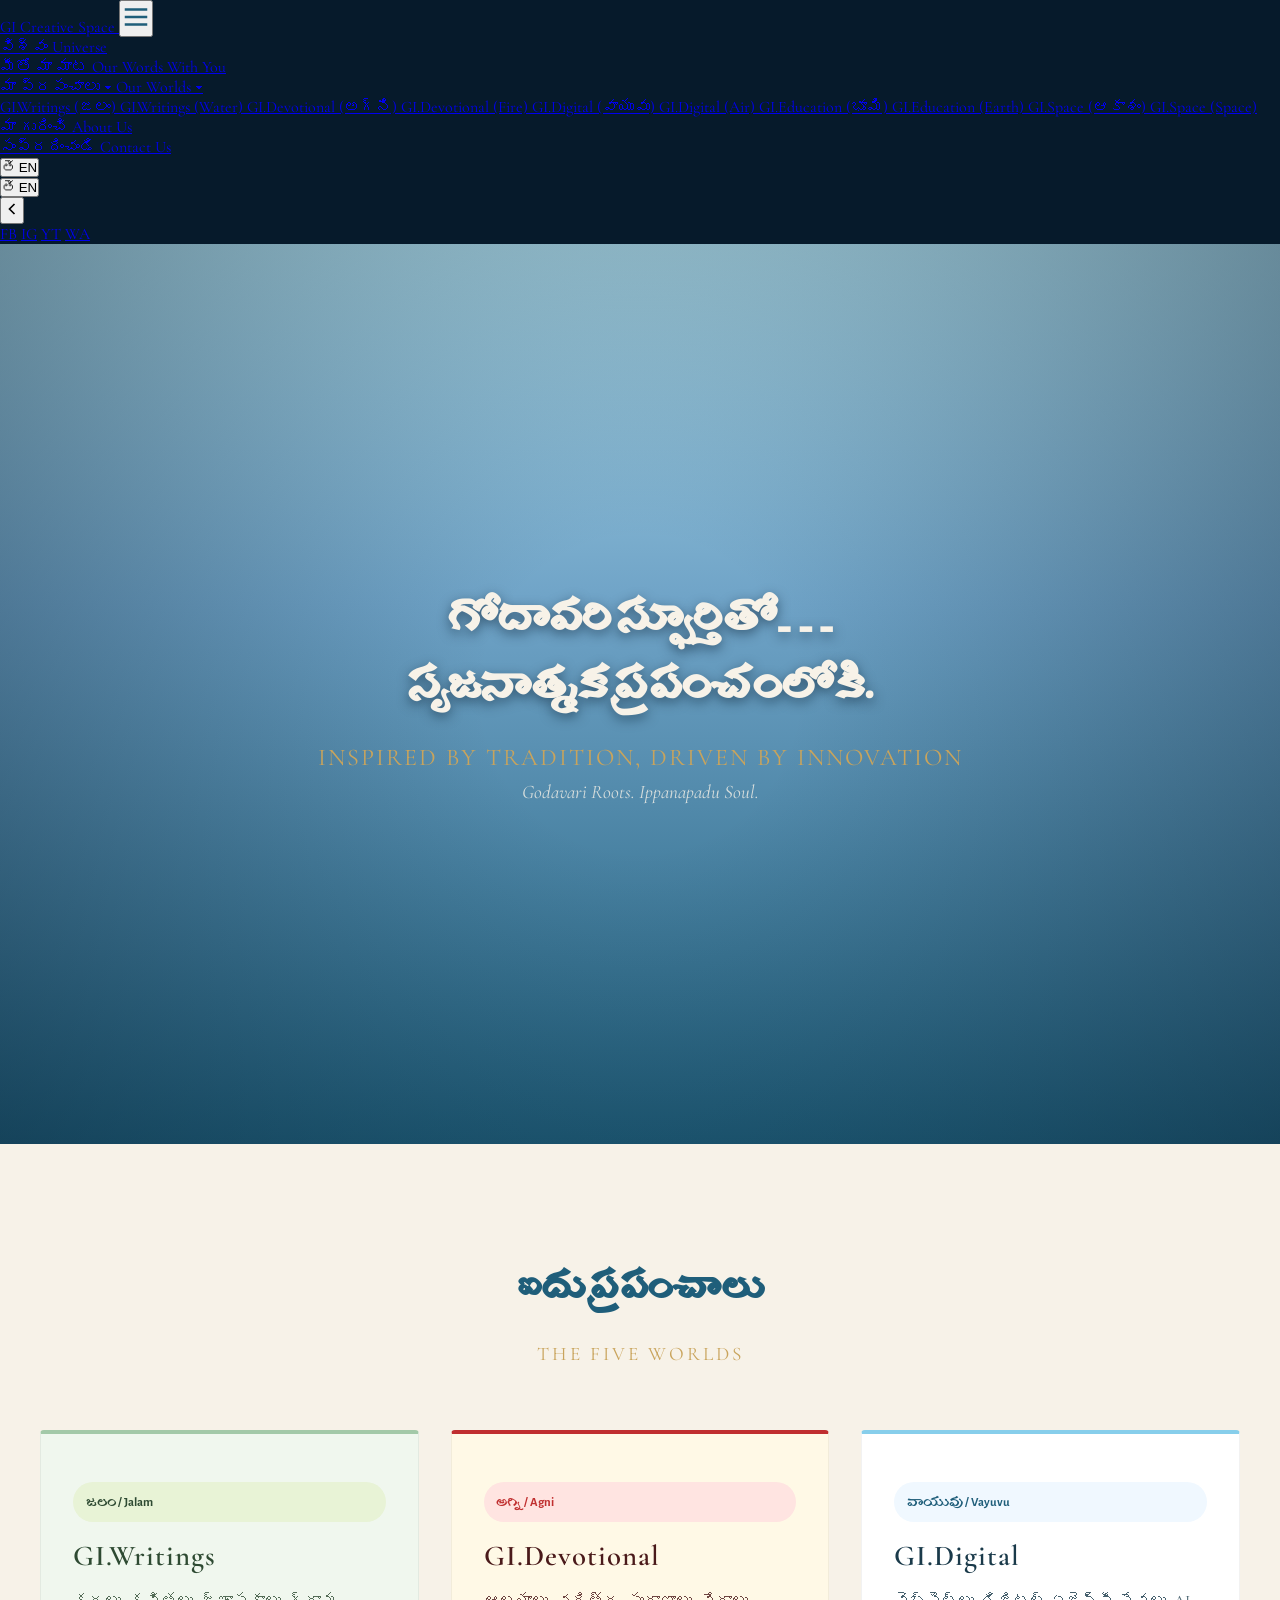
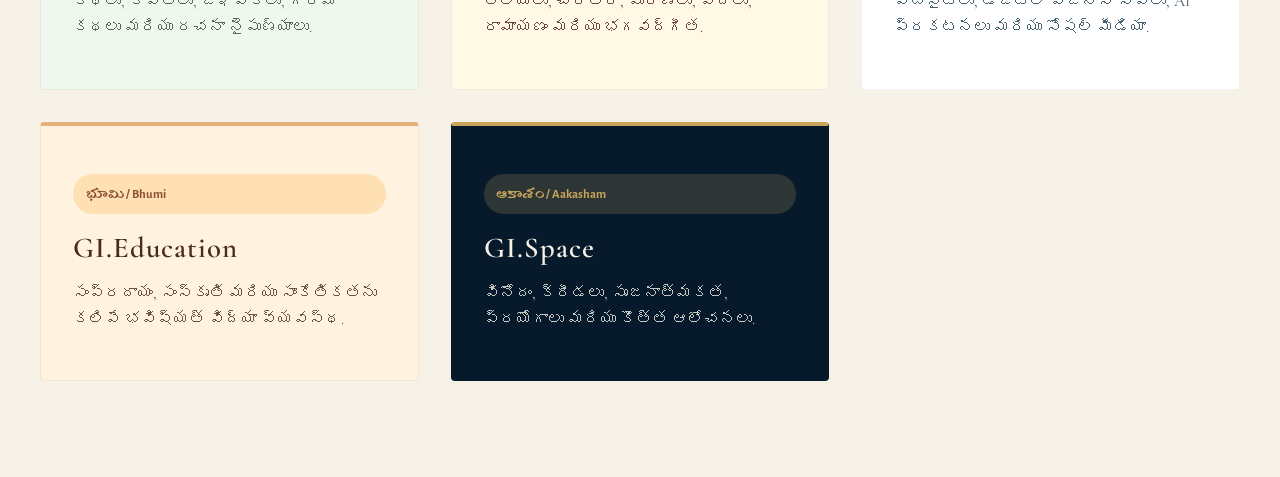
==== home.html @ c1d779c6 "Rename deepseek_html_20261017_a367e5.html to home.html" ====
<!DOCTYPE html>
<html lang="te">
<head>
    <meta charset="UTF-8">
    <meta name="viewport" content="width=device-width, initial-scale=1.0">
    <title>GI Creative Space | Home</title>
    <link rel="stylesheet" href="css/main.css">
    <meta name="theme-color" content="#1F5E7A">
    <link rel="manifest" href="manifest.json">
    <link rel="apple-touch-icon" href="assets/icons/icon-192x192.png">
    
    <link rel="preconnect" href="https://fonts.googleapis.com">
    <link rel="preconnect" href="https://fonts.gstatic.com" crossorigin>
    <link href="https://fonts.googleapis.com/css2?family=Cormorant+Garamond:wght@300;400;600&family=Gurajada&family=Ramabhadra&display=swap" rel="stylesheet">
</head>
<body class="homepage-body fade-in-page">

    <header id="main-header" class="header-visible">
        <div class="header-inner">
            <a href="home.html" class="header-logo">
                <span class="logo-text">GI</span>
                <span class="brand-name">Creative Space</span>
            </a>

            <!-- Mobile Menu Button -->
            <button id="mobile-menu-btn" class="mobile-menu-btn" aria-label="Open Menu">
                <svg width="30" height="30" viewBox="0 0 24 24" fill="none" stroke="var(--river-blue)" stroke-width="2"><path d="M3 12h18M3 6h18M3 18h18"/></svg>
            </button>

            <nav class="main-nav" id="main-nav">
                <ul>
                    <li>
                        <a href="home.html" class="active">
                            <span class="lang-te">విశ్వం</span>
                            <span class="lang-en">Universe</span>
                        </a>
                    </li>
                    <li>
                        <a href="#meetho-maa-maata">
                            <span class="lang-te">మీతో మా మాట</span>
                            <span class="lang-en">Our Words With You</span>
                        </a>
                    </li>
                    
                    <li class="dropdown">
                        <a href="#vibhagalu" class="dropbtn">
                            <span class="lang-te">మా ప్రపంచాలు ▾</span>
                            <span class="lang-en">Our Worlds ▾</span>
                        </a>
                        <div class="dropdown-content">
                            <a href="pages/gi_writings.html">
                                <span class="lang-te">GI.Writings (జలం)</span>
                                <span class="lang-en">GI.Writings (Water)</span>
                            </a>
                            <a href="pages/gi_devotional.html">
                                <span class="lang-te">GI.Devotional (అగ్ని)</span>
                                <span class="lang-en">GI.Devotional (Fire)</span>
                            </a>
                            <a href="pages/gi_digital.html">
                                <span class="lang-te">GI.Digital (వాయువు)</span>
                                <span class="lang-en">GI.Digital (Air)</span>
                            </a>
                            <a href="pages/gi_education.html">
                                <span class="lang-te">GI.Education (భూమి)</span>
                                <span class="lang-en">GI.Education (Earth)</span>
                            </a>
                            <a href="pages/gi_space.html">
                                <span class="lang-te">GI.Space (ఆకాశం)</span>
                                <span class="lang-en">GI.Space (Space)</span>
                            </a>
                        </div>
                    </li>
                    
                    <li>
                        <a href="pages/about.html">
                            <span class="lang-te">మా గురించి</span>
                            <span class="lang-en">About Us</span>
                        </a>
                    </li>
                    <li>
                        <a href="pages/contact.html">
                            <span class="lang-te">సంప్రదించండి</span>
                            <span class="lang-en">Contact Us</span>
                        </a>
                    </li>
                </ul>
                
                <!-- Mobile Language Toggle -->
                <div class="mobile-only-toggle">
                    <div class="lang-toggle-wrapper">
                        <button class="lang-toggle" aria-label="Toggle Language">
                            <span class="lang-option te-option active">తె</span>
                            <span class="lang-option en-option">EN</span>
                            <div class="lang-slider"></div>
                        </button>
                    </div>
                </div>
            </nav>

            <!-- Desktop Actions -->
            <div class="header-actions desktop-only-actions">
                <div class="lang-toggle-wrapper">
                    <button class="lang-toggle" aria-label="Toggle Language">
                        <span class="lang-option te-option active">తె</span>
                        <span class="lang-option en-option">EN</span>
                        <div class="lang-slider"></div>
                    </button>
                </div>

                <div class="social-toggle-container">
                    <button id="social-toggle-btn" aria-label="Toggle Social Media">
                        <svg width="20" height="20" viewBox="0 0 24 24" fill="none" stroke="currentColor" stroke-width="2"><path d="M15 18l-6-6 6-6"/></svg>
                    </button>
                </div>
            </div>
        </div>

        <div id="social-ribbon" class="social-ribbon">
            <a href="#" aria-label="Facebook">FB</a>
            <a href="#" aria-label="Instagram">IG</a>
            <a href="#" aria-label="YouTube">YT</a>
            <a href="#" aria-label="WhatsApp">WA</a>
        </div>
    </header>

    <section class="hero-section">
        <div class="hero-overlay"></div>
        <div class="hero-content">
            <h1 class="telugu-headline">గోదావరి స్ఫూర్తితో…<br>సృజనాత్మక ప్రపంచంలోకి.</h1>
            <p class="english-subhead">Inspired by Tradition, Driven by Innovation</p>
            <p class="brand-identity">Godavari Roots. Ippanapadu Soul.</p>
        </div>
    </section>
    
    <section class="five-worlds-section" id="vibhagalu">
        <div class="section-header">
            <h2 class="telugu-title">ఐదు ప్రపంచాలు</h2>
            <p class="english-subtitle">The Five Worlds</p>
        </div>
        
        <div class="worlds-grid">
            <a href="pages/gi_writings.html" class="world-card world-writings">
                <span class="element-tag">జలం / Jalam</span>
                <h3>GI.Writings</h3>
                <p>కథలు, కవితలు, జ్ఞాపకాలు, గ్రామ కథలు మరియు రచనా నైపుణ్యాలు.</p>
            </a>
            <a href="pages/gi_devotional.html" class="world-card world-devotional">
                <span class="element-tag">అగ్ని / Agni</span>
                <h3>GI.Devotional</h3>
                <p>ఆలయాలు, చరిత్ర, పురాణాలు, వేదాలు, రామాయణం మరియు భగవద్గీత.</p>
            </a>
            <a href="pages/gi_digital.html" class="world-card world-digital">
                <span class="element-tag">వాయువు / Vayuvu</span>
                <h3>GI.Digital</h3>
                <p>వెబ్సైట్లు, డిజిటల్ ఏజెన్సీ సేవలు, AI ప్రకటనలు మరియు సోషల్ మీడియా.</p>
            </a>
            <a href="pages/gi_education.html" class="world-card world-education">
                <span class="element-tag">భూమి / Bhumi</span>
                <h3>GI.Education</h3>
                <p>సంప్రదాయం, సంస్కృతి మరియు సాంకేతికతను కలిపే భవిష్యత్ విద్యా వ్యవస్థ.</p>
            </a>
            <a href="pages/gi_space.html" class="world-card world-space">
                <span class="element-tag">ఆకాశం / Aakasham</span>
                <h3>GI.Space</h3>
                <p>వినోదం, క్రీడలు, సృజనాత్మకత, ప్రయోగాలు మరియు కొత్త ఆలోచనలు.</p>
            </a>
        </div>
    </section>

    <script src="js/main.js"></script>
</body>
</html>
---- css/main.css ----
/* ==========================================
   GI CREATIVE SPACE - MAIN STYLESHEET
   ========================================== */

:root {
    --ivory: #F7F2E8;
    --space-blue: #061A2B;
    --deep-space: #020A12;
    --gold: #C9A45C;
    --gold-glow: rgba(201, 164, 92, 0.4);
    --river-blue: #1F5E7A;
    --sky-blue: #A9D6E5;
    --font-telugu: 'Gurajada', 'Ramabhadra', serif;
    --font-english: 'Cormorant Garamond', serif;
}

* { margin: 0; padding: 0; box-sizing: border-box; }

body {
    background-color: var(--space-blue);
    color: var(--ivory);
    font-family: var(--font-english);
    overflow: hidden;
    transition: background-color 2s ease;
}

/* --- SPACE ENTRANCE STYLES --- */
#space-entrance {
    position: fixed;
    top: 0; left: 0; width: 100vw; height: 100vh;
    display: flex;
    justify-content: center;
    align-items: center;
    z-index: 9999;
    background: radial-gradient(circle at center, var(--space-blue) 0%, var(--deep-space) 100%);
    transition: opacity 2s ease, transform 2s cubic-bezier(0.4, 0, 0.2, 1);
}

.space-bg { position: absolute; top: 0; left: 0; width: 100%; height: 100%; overflow: hidden; }
.stars, .stars2 {
    position: absolute; top: 0; left: 0; right: 0; bottom: 0;
    background-repeat: repeat; opacity: 0.8; animation: drift 200s linear infinite;
}
.stars {
    background-image: radial-gradient(1px 1px at 20px 30px, var(--ivory), rgba(0,0,0,0)),
                      radial-gradient(1.5px 1.5px at 40px 70px, var(--ivory), rgba(0,0,0,0)),
                      radial-gradient(1px 1px at 50px 160px, var(--ivory), rgba(0,0,0,0)),
                      radial-gradient(2px 2px at 90px 40px, var(--ivory), rgba(0,0,0,0));
    background-size: 200px 200px;
}
.stars2 {
    background-image: radial-gradient(1px 1px at 10px 10px, var(--gold), rgba(0,0,0,0)),
                      radial-gradient(1.5px 1.5px at 150px 150px, var(--ivory), rgba(0,0,0,0));
    background-size: 300px 300px; animation-duration: 300s;
}
.nebula {
    position: absolute; top: 50%; left: 50%; width: 90vw; height: 90vw;
    transform: translate(-50%, -50%);
    background: radial-gradient(circle, rgba(31, 94, 122, 0.15) 0%, transparent 60%);
    border-radius: 50%; filter: blur(60px);
}
@keyframes drift { from { background-position: 0 0; } to { background-position: -1000px 1000px; } }

/* --- ENTRANCE CONTENT & GIANT LOGO --- */
.entrance-content {
    position: relative;
    z-index: 2;
    text-align: center;
    display: flex;
    flex-direction: column;
    align-items: center;
    gap: 1rem;
    padding: 2rem;
    width: 100%;
}

.logo-container {
    display: flex;
    flex-direction: column;
    align-items: center;
    margin-bottom: 2rem;
}

.giant-gi-logo {
    width: 45vmin; /* Takes up 45% of the smallest screen dimension - HUGE */
    height: 45vmin;
    max-width: 400px;
    max-height: 400px;
    filter: drop-shadow(0 0 30px var(--gold-glow));
    animation: floatLogo 6s ease-in-out infinite;
}

@keyframes floatLogo {
    0%, 100% { transform: translateY(0); }
    50% { transform: translateY(-15px); }
}

.brand-title {
    font-size: 1.4rem;
    font-weight: 400;
    letter-spacing: 12px; /* Wide tracking for premium feel */
    text-transform: uppercase;
    color: var(--gold);
    margin-top: -10px;
    margin-left: 12px; /* Offset to balance the tracking */
}

/* Name Prompt */
.fade-in { animation: fadeIn 2s ease 1s forwards; opacity: 0; }
@keyframes fadeIn { to { opacity: 1; } }

.telugu-prompt {
    font-family: var(--font-telugu);
    font-size: 2rem;
    color: var(--ivory);
    margin-bottom: 0.2rem;
}

.english-prompt {
    font-size: 1.1rem;
    color: rgba(247, 242, 232, 0.5);
    font-style: italic;
    margin-bottom: 1.5rem;
}

#visitor-form {
    display: flex;
    align-items: center;
    border-bottom: 1px solid var(--gold);
    padding-bottom: 0.5rem;
    transition: border-color 0.3s ease;
}

#visitor-form:focus-within {
    border-color: var(--ivory);
    box-shadow: 0 10px 20px -10px var(--gold-glow);
}

#visitor-name {
    background: transparent;
    border: none;
    color: var(--ivory);
    font-family: var(--font-english);
    font-size: 1.4rem;
    padding: 0.5rem;
    outline: none;
    text-align: center;
    width: 250px;
}

#visitor-name::placeholder { color: rgba(247, 242, 232, 0.2); }

#visitor-form button {
    background: transparent;
    border: none;
    color: var(--gold);
    cursor: pointer;
    padding: 0.5rem;
    transition: transform 0.3s ease;
}
#visitor-form button:hover { transform: translateX(5px); }

/* Welcome Message */
#personal-welcome {
    opacity: 0;
    transform: translateY(15px);
    transition: opacity 1.5s ease, transform 1.5s ease;
}
#personal-welcome.show { opacity: 1; transform: translateY(0); }

.welcome-text {
    font-family: var(--font-telugu);
    font-size: 3rem;
    color: var(--gold);
    margin-bottom: 0.5rem;
    text-shadow: 0 0 20px var(--gold-glow);
}

.welcome-sub {
    font-family: var(--font-telugu);
    font-size: 1.6rem;
    color: var(--ivory);
}

/* Utilities & Transitions */
.hidden { display: none !important; }
.entrance-exit {
    opacity: 0;
    transform: scale(4); /* Dramatic zoom into the center GI */
    pointer-events: none;
}

/* --- HOMEPAGE STYLES --- */
#homepage {
    position: relative; width: 100vw; height: 100vh; overflow-y: auto;
    opacity: 0; transition: opacity 2.5s ease;
    background-color: var(--ivory); color: var(--river-blue);
}
#homepage.active { opacity: 1; }
body.homepage-active { overflow: auto; background-color: var(--ivory); }

.hero-section {
    position: relative; height: 100vh;
    display: flex; justify-content: center; align-items: center; text-align: center;
    background: linear-gradient(to bottom, var(--sky-blue) 0%, #6FA3C7 40%, var(--river-blue) 100%);
    color: var(--ivory);
}
.hero-overlay {
    position: absolute; top: 0; left: 0; width: 100%; height: 100%;
    background: radial-gradient(circle, transparent 20%, rgba(6, 26, 43, 0.4) 100%);
}
.hero-content { position: relative; z-index: 2; padding: 2rem; }
.telugu-headline {
    font-family: var(--font-telugu); font-size: 3.5rem; line-height: 1.2;
    text-shadow: 0 4px 12px rgba(6, 26, 43, 0.5); margin-bottom: 1.5rem;
}
.english-subhead { font-size: 1.5rem; letter-spacing: 2px; text-transform: uppercase; margin-bottom: 0.5rem; color: var(--gold); }
.brand-identity { font-style: italic; font-size: 1.2rem; color: rgba(247, 242, 232, 0.8); }

/* --- FIVE WORLDS SECTION --- */
.five-worlds-section { padding: 6rem 2rem; background-color: var(--ivory); display: flex; flex-direction: column; align-items: center; }
.section-header { text-align: center; margin-bottom: 4rem; }
.section-header .telugu-title { font-family: var(--font-telugu); font-size: 3rem; color: var(--river-blue); margin-bottom: 0.5rem; }
.section-header .english-subtitle { font-size: 1.2rem; letter-spacing: 3px; text-transform: uppercase; color: var(--gold); }
.worlds-grid { display: grid; grid-template-columns: repeat(auto-fit, minmax(300px, 1fr)); gap: 2rem; max-width: 1200px; width: 100%; }
.world-card {
    text-decoration: none; padding: 3rem 2rem; border-radius: 4px; display: flex; flex-direction: column;
    transition: transform 0.4s cubic-bezier(0.175, 0.885, 0.32, 1.275), box-shadow 0.4s ease;
    position: relative; overflow: hidden; border: 1px solid rgba(0,0,0,0.05);
}
.world-card:hover { transform: translateY(-8px); box-shadow: 0 15px 30px rgba(6, 26, 43, 0.1); }
.world-card .element-tag { font-family: var(--font-telugu); font-size: 1.1rem; margin-bottom: 1rem; display: inline-block; padding: 0.2rem 0.8rem; border-radius: 20px; font-weight: 500; }
.world-card h3 { font-size: 1.8rem; margin-bottom: 1rem; font-weight: 600; letter-spacing: 1px; }
.world-card p { font-size: 1rem; line-height: 1.6; opacity: 0.8; }

/* Specific World Themes */
.world-writings { background-color: #F0F7EE; color: #2E4A32; border-top: 4px solid #A3C9A8; }
.world-writings .element-tag { background-color: #E8F3D6; color: #2E4A32; }
.world-devotional { background-color: #FFF9E6; color: #4A1A1A; border-top: 4px solid #C02F2F; }
.world-devotional .element-tag { background-color: #FFE4E1; color: #C02F2F; }
.world-digital { background-color: #FFFFFF; color: #1A3A4A; border-top: 4px solid #87CEEB; }
.world-digital .element-tag { background-color: #F0F8FF; color: #1F5E7A; }
.world-education { background-color: #FFF3E0; color: #4A2B1A; border-top: 4px solid #E8B07A; }
.world-education .element-tag { background-color: #FFE0B2; color: #8C4F36; }
.world-space { background-color: var(--space-blue); color: var(--ivory); border-top: 4px solid var(--gold); }
.world-space .element-tag { background-color: rgba(201, 164, 92, 0.2); color: var(--gold); }

/* Responsive */
@media (max-width: 768px) {
    .giant-gi-logo { width: 60vmin; height: 60vmin; }
    .brand-title { font-size: 1.1rem; letter-spacing: 8px; }
    .telugu-prompt { font-size: 1.6rem; }
    .welcome-text { font-size: 2.2rem; }
    .welcome-sub { font-size: 1.3rem; }
    .telugu-headline { font-size: 2.5rem; }
    .five-worlds-section { padding: 4rem 1rem; }
    .worlds-grid { grid-template-columns: 1fr; }
}

/* Reduced Motion */
@media (prefers-reduced-motion: reduce) {
    .stars, .stars2, .giant-gi-logo { animation: none; }
    .entrance-exit { transform: none; }
    #space-entrance, #homepage { transition: opacity 0.5s ease; }
}
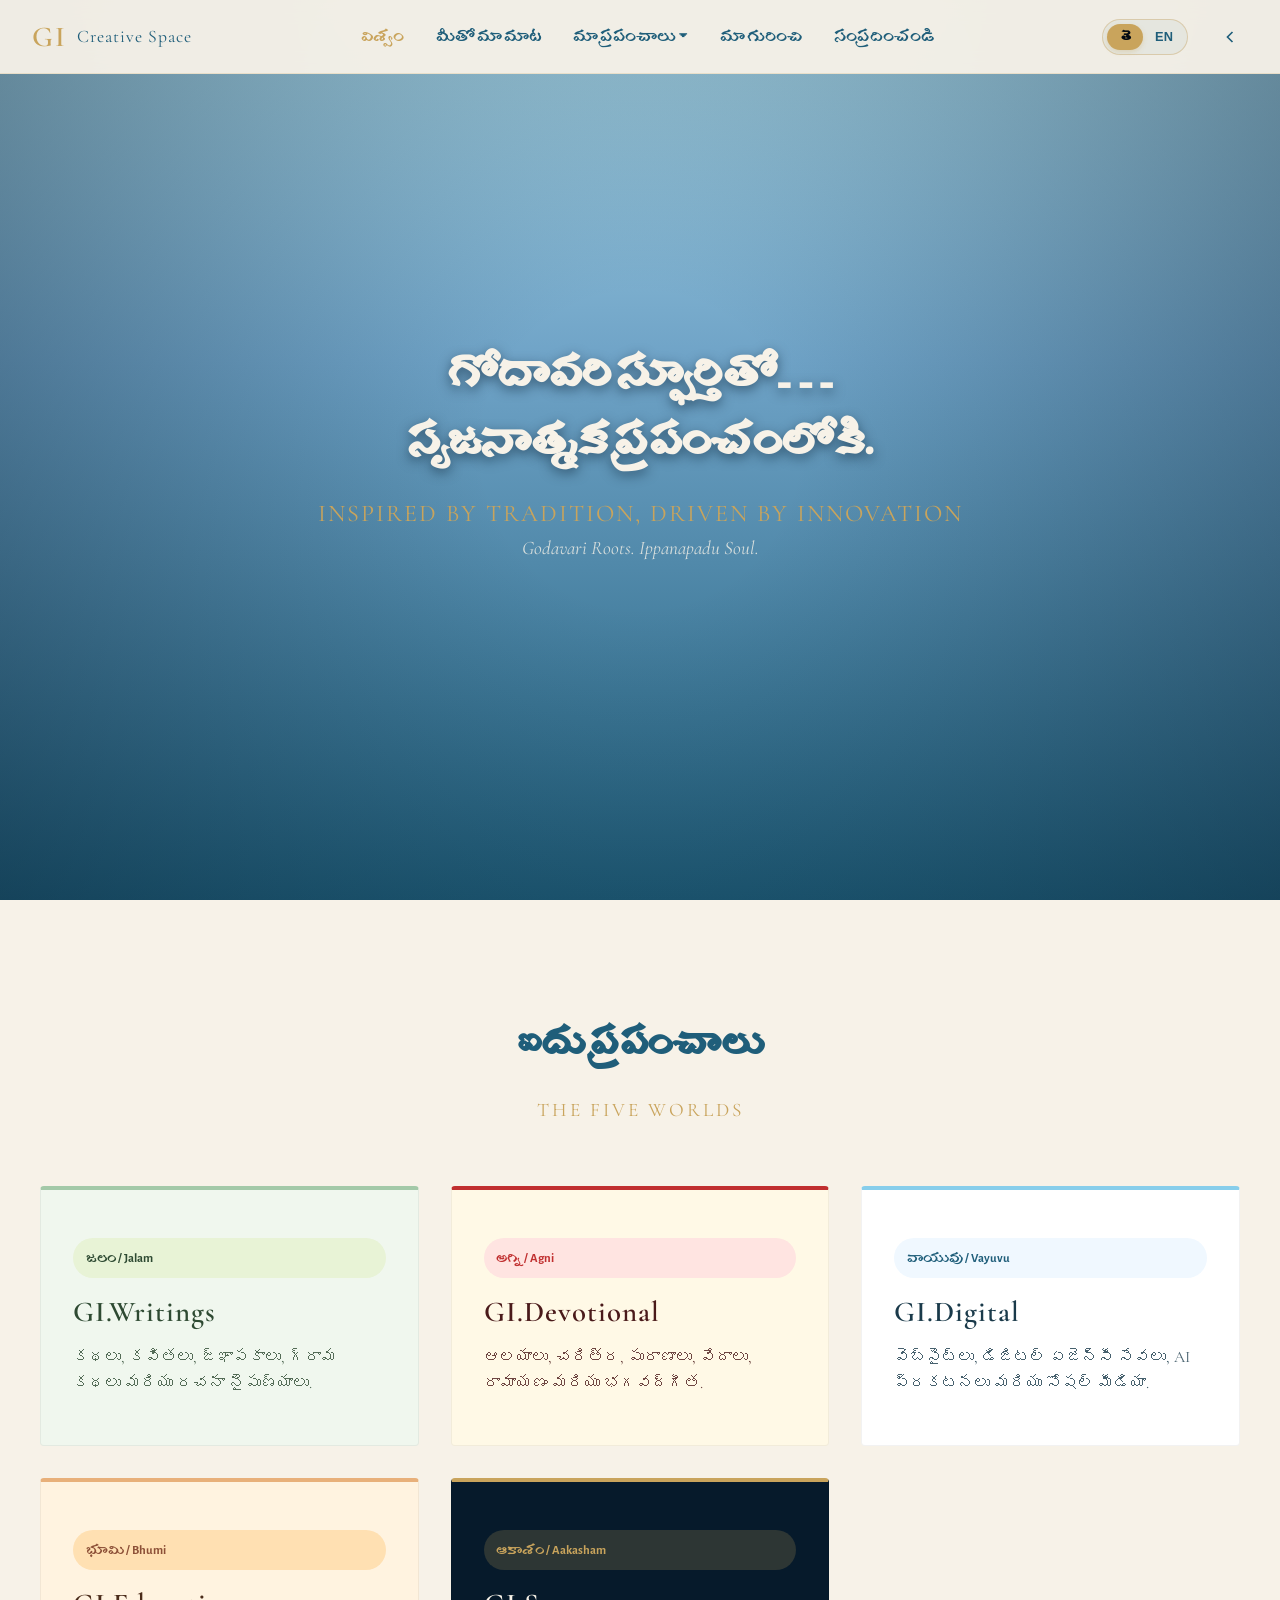
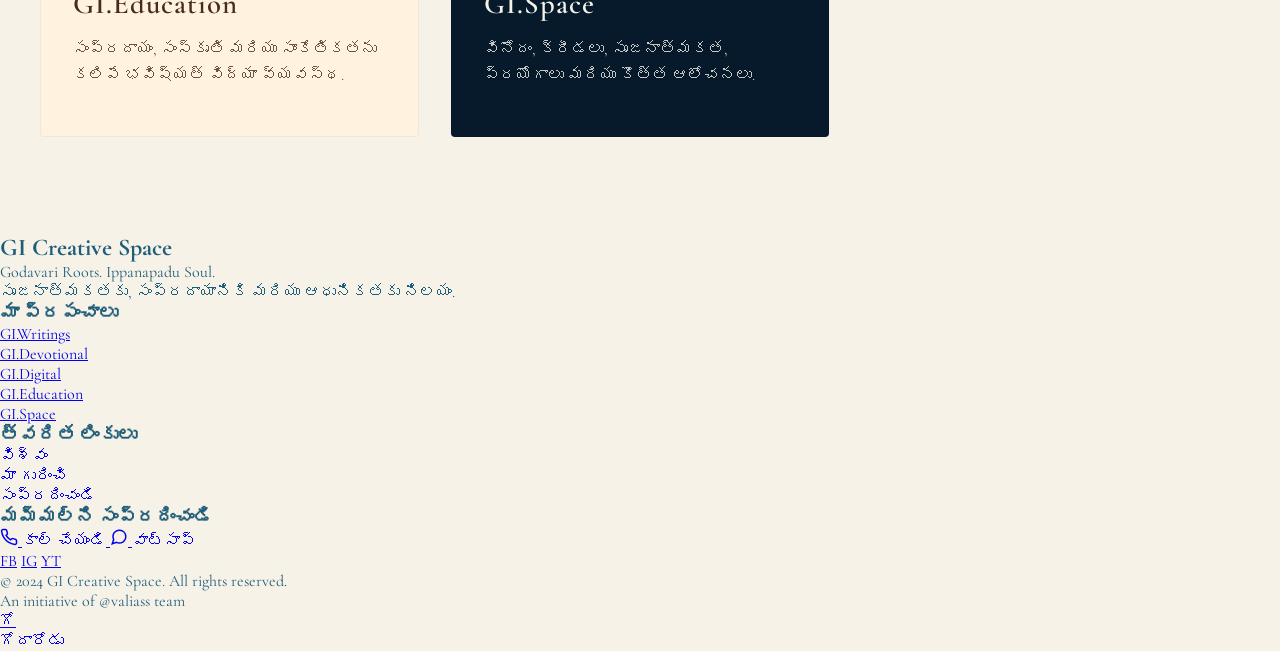
==== commit dbd2741a: "Update home.html" ====
--- a/home.html
+++ b/home.html
@@ -166,7 +166,98 @@
             </a>
         </div>
     </section>
-
+    <!-- FOOTER -->
+    <footer class="main-footer">
+        <div class="footer-grid">
+            <!-- Brand & Tagline -->
+            <div class="footer-brand">
+                <h2>GI Creative Space</h2>
+                <p class="footer-tagline">Godavari Roots. Ippanapadu Soul.</p>
+                <p class="footer-desc">
+                    <span class="lang-te">సృజనాత్మకతకు, సంప్రదాయానికి మరియు ఆధునికతకు నిలయం.</span>
+                    <span class="lang-en">A home for creativity, tradition, and innovation.</span>
+                </p>
+            </div>
+
+            <!-- Five Worlds Links -->
+            <div class="footer-links">
+                <h3>
+                    <span class="lang-te">మా ప్రపంచాలు</span>
+                    <span class="lang-en">Our Worlds</span>
+                </h3>
+                <ul>
+                    <li><a href="pages/gi_writings.html">GI.Writings</a></li>
+                    <li><a href="pages/gi_devotional.html">GI.Devotional</a></li>
+                    <li><a href="pages/gi_digital.html">GI.Digital</a></li>
+                    <li><a href="pages/gi_education.html">GI.Education</a></li>
+                    <li><a href="pages/gi_space.html">GI.Space</a></li>
+                </ul>
+            </div>
+
+            <!-- Quick Links -->
+            <div class="footer-links">
+                <h3>
+                    <span class="lang-te">త్వరిత లింకులు</span>
+                    <span class="lang-en">Quick Links</span>
+                </h3>
+                <ul>
+                    <li><a href="home.html">
+                        <span class="lang-te">విశ్వం</span><span class="lang-en">Universe</span>
+                    </a></li>
+                    <li><a href="pages/about.html">
+                        <span class="lang-te">మా గురించి</span><span class="lang-en">About Us</span>
+                    </a></li>
+                    <li><a href="pages/contact.html">
+                        <span class="lang-te">సంప్రదించండి</span><span class="lang-en">Contact Us</span>
+                    </a></li>
+                </ul>
+            </div>
+
+            <!-- Contact Buttons -->
+            <div class="footer-contact">
+                <h3>
+                    <span class="lang-te">మమ్మల్ని సంప్రదించండి</span>
+                    <span class="lang-en">Reach Out</span>
+                </h3>
+                <!-- Replace the '#' with your real phone number -->
+                <a href="tel:+91XXXXXXXXXX" class="footer-btn call-btn">
+                    <svg width="18" height="18" viewBox="0 0 24 24" fill="none" stroke="currentColor" stroke-width="2"><path d="M22 16.92v3a2 2 0 0 1-2.18 2 19.79 19.79 0 0 1-8.63-3.07 19.5 19.5 0 0 1-6-6 19.79 19.79 0 0 1-3.07-8.67A2 2 0 0 1 4.11 2h3a2 2 0 0 1 2 1.72 12.84 12.84 0 0 0 .7 2.81 2 2 0 0 1-.45 2.11L8.09 9.91a16 16 0 0 0 6 6l1.27-1.27a2 2 0 0 1 2.11-.45 12.84 12.84 0 0 0 2.81.7A2 2 0 0 1 22 16.92z"></path></svg>
+                    <span class="lang-te">కాల్ చేయండి</span>
+                    <span class="lang-en">Call Us</span>
+                </a>
+                <!-- Replace the '#' with your real WhatsApp link -->
+                <a href="https://wa.me/91XXXXXXXXXX" target="_blank" rel="noopener noreferrer" class="footer-btn wa-btn">
+                    <svg width="18" height="18" viewBox="0 0 24 24" fill="none" stroke="currentColor" stroke-width="2"><path d="M21 11.5a8.38 8.38 0 0 1-.9 3.8 8.5 8.5 0 0 1-7.6 4.7 8.38 8.38 0 0 1-3.8-.9L3 21l1.9-5.7a8.38 8.38 0 0 1-.9-3.8 8.5 8.5 0 0 1 4.7-7.6 8.38 8.38 0 0 1 3.8-.9h.5a8.48 8.48 0 0 1 8 8v.5z"></path></svg>
+                    <span class="lang-te">వాట్సాప్</span>
+                    <span class="lang-en">WhatsApp</span>
+                </a>
+            </div>
+        </div>
+
+        <!-- Footer Bottom (Copyright & Signature) -->
+        <div class="footer-bottom">
+            <div class="footer-socials">
+                <a href="#" aria-label="Facebook">FB</a>
+                <a href="#" aria-label="Instagram">IG</a>
+                <a href="#" aria-label="YouTube">YT</a>
+            </div>
+            <div class="footer-legal">
+                <p>&copy; 2024 GI Creative Space. All rights reserved.</p>
+                <p class="footer-signature">An initiative of @valiass team</p>
+            </div>
+        </div>
+    </footer>
+
+    <!-- GODARODU FLOATING CHATBOT BUTTON -->
+    <a href="pages/godarodu.html" class="godarodu-fab" aria-label="Chat with Godarodu">
+        <div class="godarodu-avatar">
+            <span>గో</span>
+        </div>
+        <div class="godarodu-text">
+            <span class="lang-te">గోదారోడు</span>
+            <span class="lang-en">Godarodu</span>
+        </div>
+    </a>
     <script src="js/main.js"></script>
 </body>
 </html>
--- a/css/main.css
+++ b/css/main.css
@@ -1,5 +1,5 @@
 /* ==========================================
-   GI CREATIVE SPACE - MAIN STYLESHEET
+   GI CREATIVE SPACE - MASTER STYLESHEET
    ========================================== */
 
 :root {
@@ -16,21 +16,18 @@
 
 * { margin: 0; padding: 0; box-sizing: border-box; }
 
-body {
+/* --- ENTRANCE PAGE STYLES --- */
+.entrance-body {
     background-color: var(--space-blue);
     color: var(--ivory);
     font-family: var(--font-english);
     overflow: hidden;
-    transition: background-color 2s ease;
-}
-
-/* --- SPACE ENTRANCE STYLES --- */
+}
+
 #space-entrance {
     position: fixed;
     top: 0; left: 0; width: 100vw; height: 100vh;
-    display: flex;
-    justify-content: center;
-    align-items: center;
+    display: flex; justify-content: center; align-items: center;
     z-index: 9999;
     background: radial-gradient(circle at center, var(--space-blue) 0%, var(--deep-space) 100%);
     transition: opacity 2s ease, transform 2s cubic-bezier(0.4, 0, 0.2, 1);
@@ -61,159 +58,147 @@
 }
 @keyframes drift { from { background-position: 0 0; } to { background-position: -1000px 1000px; } }
 
-/* --- ENTRANCE CONTENT & GIANT LOGO --- */
 .entrance-content {
-    position: relative;
-    z-index: 2;
-    text-align: center;
-    display: flex;
-    flex-direction: column;
-    align-items: center;
-    gap: 1rem;
-    padding: 2rem;
-    width: 100%;
-}
-
-.logo-container {
-    display: flex;
-    flex-direction: column;
-    align-items: center;
-    margin-bottom: 2rem;
-}
+    position: relative; z-index: 2; text-align: center;
+    display: flex; flex-direction: column; align-items: center;
+    gap: 1rem; padding: 2rem; width: 100%;
+}
+
+.logo-container { display: flex; flex-direction: column; align-items: center; margin-bottom: 2rem; }
 
 .giant-gi-logo {
-    width: 45vmin; /* Takes up 45% of the smallest screen dimension - HUGE */
-    height: 45vmin;
-    max-width: 400px;
-    max-height: 400px;
+    width: 45vmin; height: 45vmin;
+    max-width: 400px; max-height: 400px;
     filter: drop-shadow(0 0 30px var(--gold-glow));
     animation: floatLogo 6s ease-in-out infinite;
 }
-
-@keyframes floatLogo {
-    0%, 100% { transform: translateY(0); }
-    50% { transform: translateY(-15px); }
-}
+@keyframes floatLogo { 0%, 100% { transform: translateY(0); } 50% { transform: translateY(-15px); } }
 
 .brand-title {
-    font-size: 1.4rem;
-    font-weight: 400;
-    letter-spacing: 12px; /* Wide tracking for premium feel */
-    text-transform: uppercase;
-    color: var(--gold);
-    margin-top: -10px;
-    margin-left: 12px; /* Offset to balance the tracking */
-}
-
-/* Name Prompt */
+    font-size: 1.4rem; font-weight: 400; letter-spacing: 12px;
+    text-transform: uppercase; color: var(--gold);
+    margin-top: -10px; margin-left: 12px;
+}
+
 .fade-in { animation: fadeIn 2s ease 1s forwards; opacity: 0; }
 @keyframes fadeIn { to { opacity: 1; } }
 
-.telugu-prompt {
-    font-family: var(--font-telugu);
-    font-size: 2rem;
-    color: var(--ivory);
-    margin-bottom: 0.2rem;
-}
-
-.english-prompt {
-    font-size: 1.1rem;
-    color: rgba(247, 242, 232, 0.5);
-    font-style: italic;
-    margin-bottom: 1.5rem;
-}
+.telugu-prompt { font-family: var(--font-telugu); font-size: 2rem; color: var(--ivory); margin-bottom: 0.2rem; }
+.english-prompt { font-size: 1.1rem; color: rgba(247, 242, 232, 0.5); font-style: italic; margin-bottom: 1.5rem; }
 
 #visitor-form {
-    display: flex;
-    align-items: center;
-    border-bottom: 1px solid var(--gold);
-    padding-bottom: 0.5rem;
-    transition: border-color 0.3s ease;
-}
-
-#visitor-form:focus-within {
-    border-color: var(--ivory);
-    box-shadow: 0 10px 20px -10px var(--gold-glow);
-}
-
+    display: flex; align-items: center; border-bottom: 1px solid var(--gold);
+    padding-bottom: 0.5rem; transition: border-color 0.3s ease;
+}
+#visitor-form:focus-within { border-color: var(--ivory); box-shadow: 0 10px 20px -10px var(--gold-glow); }
 #visitor-name {
-    background: transparent;
-    border: none;
-    color: var(--ivory);
+    background: transparent; border: none; color: var(--ivory);
+    font-family: var(--font-english); font-size: 1.4rem;
+    padding: 0.5rem; outline: none; text-align: center; width: 250px;
+}
+#visitor-name::placeholder { color: rgba(247, 242, 232, 0.2); }
+#visitor-form button { background: transparent; border: none; color: var(--gold); cursor: pointer; padding: 0.5rem; transition: transform 0.3s ease; }
+#visitor-form button:hover { transform: translateX(5px); }
+
+#personal-welcome { opacity: 0; transform: translateY(15px); transition: opacity 1.5s ease, transform 1.5s ease; }
+#personal-welcome.show { opacity: 1; transform: translateY(0); }
+.welcome-text { font-family: var(--font-telugu); font-size: 3rem; color: var(--gold); margin-bottom: 0.5rem; text-shadow: 0 0 20px var(--gold-glow); }
+.welcome-sub { font-family: var(--font-telugu); font-size: 1.6rem; color: var(--ivory); }
+
+.hidden { display: none !important; }
+.entrance-exit { opacity: 0; transform: scale(4); pointer-events: none; }
+
+/* --- HOMEPAGE BASE --- */
+.homepage-body {
+    background-color: var(--ivory);
+    overflow-x: hidden; overflow-y: auto;
+    color: var(--river-blue);
     font-family: var(--font-english);
-    font-size: 1.4rem;
-    padding: 0.5rem;
-    outline: none;
-    text-align: center;
-    width: 250px;
-}
-
-#visitor-name::placeholder { color: rgba(247, 242, 232, 0.2); }
-
-#visitor-form button {
-    background: transparent;
-    border: none;
-    color: var(--gold);
-    cursor: pointer;
-    padding: 0.5rem;
-    transition: transform 0.3s ease;
-}
-#visitor-form button:hover { transform: translateX(5px); }
-
-/* Welcome Message */
-#personal-welcome {
-    opacity: 0;
-    transform: translateY(15px);
-    transition: opacity 1.5s ease, transform 1.5s ease;
-}
-#personal-welcome.show { opacity: 1; transform: translateY(0); }
-
-.welcome-text {
-    font-family: var(--font-telugu);
-    font-size: 3rem;
-    color: var(--gold);
-    margin-bottom: 0.5rem;
-    text-shadow: 0 0 20px var(--gold-glow);
-}
-
-.welcome-sub {
-    font-family: var(--font-telugu);
-    font-size: 1.6rem;
-    color: var(--ivory);
-}
-
-/* Utilities & Transitions */
-.hidden { display: none !important; }
-.entrance-exit {
-    opacity: 0;
-    transform: scale(4); /* Dramatic zoom into the center GI */
-    pointer-events: none;
-}
-
-/* --- HOMEPAGE STYLES --- */
-#homepage {
-    position: relative; width: 100vw; height: 100vh; overflow-y: auto;
-    opacity: 0; transition: opacity 2.5s ease;
-    background-color: var(--ivory); color: var(--river-blue);
-}
-#homepage.active { opacity: 1; }
-body.homepage-active { overflow: auto; background-color: var(--ivory); }
-
+}
+.fade-in-page { animation: pageFadeIn 1.5s ease-out forwards; }
+@keyframes pageFadeIn { from { opacity: 0; background-color: var(--deep-space); } to { opacity: 1; background-color: var(--ivory); } }
+
+/* --- HEADER & NAVIGATION --- */
+#main-header {
+    position: fixed; top: 0; left: 0; width: 100%;
+    background: rgba(247, 242, 232, 0.95); backdrop-filter: blur(10px);
+    border-bottom: 1px solid rgba(201, 164, 92, 0.2); z-index: 1000;
+    transition: transform 0.4s ease, background 0.4s ease;
+}
+#main-header.header-hidden { transform: translateY(-100%); }
+
+.header-inner {
+    max-width: 1400px; margin: 0 auto; padding: 1rem 2rem;
+    display: flex; justify-content: space-between; align-items: center;
+}
+.header-logo { text-decoration: none; display: flex; align-items: center; gap: 10px; color: var(--river-blue); }
+.header-logo .logo-text { font-family: var(--font-english); font-size: 1.8rem; font-weight: 600; color: var(--gold); letter-spacing: 2px; }
+.header-logo .brand-name { font-size: 1.1rem; font-weight: 400; letter-spacing: 1px; }
+
+.main-nav ul { list-style: none; display: flex; gap: 2rem; }
+.main-nav a { text-decoration: none; color: var(--river-blue); position: relative; transition: color 0.3s ease; padding-bottom: 5px; }
+.main-nav a:hover, .main-nav a.active { color: var(--gold); }
+
+/* Dropdown */
+.dropdown { position: relative; }
+.dropdown-content {
+    display: none; position: absolute; top: 100%; left: 50%; transform: translateX(-50%);
+    background: var(--ivory); min-width: 220px; box-shadow: 0 10px 30px rgba(6, 26, 43, 0.15);
+    border-top: 3px solid var(--gold); border-radius: 0 0 4px 4px; padding: 1rem 0; z-index: 1001;
+}
+.dropdown:hover .dropdown-content { display: block; animation: slideDown 0.3s ease forwards; }
+@keyframes slideDown { from { opacity: 0; transform: translate(-50%, -10px); } to { opacity: 1; transform: translate(-50%, 0); } }
+.dropdown-content a { display: flex; justify-content: space-between; align-items: center; padding: 0.8rem 1.5rem; font-size: 1rem; color: var(--river-blue); }
+.dropdown-content a:hover { background: rgba(201, 164, 92, 0.1); }
+
+/* Social Ribbon */
+.header-actions { display: flex; align-items: center; gap: 1.5rem; }
+.social-toggle-container button { background: transparent; border: none; color: var(--river-blue); cursor: pointer; display: flex; align-items: center; justify-content: center; padding: 0.5rem; transition: transform 0.3s ease; }
+.social-toggle-container button:hover { color: var(--gold); }
+.social-ribbon {
+    position: absolute; top: 100%; right: 2rem; background: var(--ivory);
+    box-shadow: 0 10px 30px rgba(6, 26, 43, 0.15); border-radius: 0 0 4px 4px; padding: 1rem;
+    display: flex; flex-direction: column; gap: 1rem; opacity: 0; pointer-events: none;
+    transform: translateY(-10px); transition: all 0.3s ease; border-top: 3px solid var(--gold);
+}
+.social-ribbon.open { opacity: 1; pointer-events: auto; transform: translateY(0); }
+.social-ribbon a { text-decoration: none; color: var(--river-blue); font-family: var(--font-english); font-weight: 600; font-size: 1.2rem; text-align: center; transition: color 0.3s ease; }
+.social-ribbon a:hover { color: var(--gold); }
+
+/* --- STRICT LANGUAGE TOGGLE SYSTEM --- */
+.lang-en { display: none !important; }
+.lang-te { display: inline-block; }
+body.english-mode .lang-te { display: none !important; }
+body.english-mode .lang-en { display: inline-block !important; }
+
+.main-nav a .lang-te { font-family: var(--font-telugu); font-size: 1.3rem; }
+.main-nav a .lang-en { font-family: var(--font-english); font-size: 1.1rem; letter-spacing: 1.5px; text-transform: uppercase; font-weight: 600; }
+
+.lang-toggle {
+    position: relative; background: rgba(31, 94, 122, 0.05); border: 1px solid rgba(201, 164, 92, 0.4);
+    border-radius: 20px; display: flex; align-items: center; padding: 4px; cursor: pointer;
+    width: 86px; height: 36px; outline: none; transition: all 0.3s ease;
+}
+.lang-toggle:hover { border-color: var(--gold); box-shadow: 0 0 10px rgba(201, 164, 92, 0.2); }
+.lang-option { position: relative; z-index: 2; flex: 1; text-align: center; font-size: 0.8rem; font-weight: 600; color: var(--river-blue); transition: color 0.3s ease; }
+.te-option { font-family: var(--font-telugu); font-size: 1rem; }
+.lang-option.active { color: var(--deep-space) !important; }
+.lang-slider {
+    position: absolute; top: 4px; left: 4px; width: 36px; height: 26px;
+    background: var(--gold); border-radius: 15px; z-index: 1;
+    transition: transform 0.4s cubic-bezier(0.4, 0.0, 0.2, 1); box-shadow: 0 2px 5px rgba(201, 164, 92, 0.3);
+}
+body.english-mode .lang-slider { transform: translateX(38px); }
+
+/* --- HERO SECTION --- */
 .hero-section {
-    position: relative; height: 100vh;
-    display: flex; justify-content: center; align-items: center; text-align: center;
+    position: relative; height: 100vh; display: flex; justify-content: center; align-items: center; text-align: center;
     background: linear-gradient(to bottom, var(--sky-blue) 0%, #6FA3C7 40%, var(--river-blue) 100%);
     color: var(--ivory);
 }
-.hero-overlay {
-    position: absolute; top: 0; left: 0; width: 100%; height: 100%;
-    background: radial-gradient(circle, transparent 20%, rgba(6, 26, 43, 0.4) 100%);
-}
+.hero-overlay { position: absolute; top: 0; left: 0; width: 100%; height: 100%; background: radial-gradient(circle, transparent 20%, rgba(6, 26, 43, 0.4) 100%); }
 .hero-content { position: relative; z-index: 2; padding: 2rem; }
-.telugu-headline {
-    font-family: var(--font-telugu); font-size: 3.5rem; line-height: 1.2;
-    text-shadow: 0 4px 12px rgba(6, 26, 43, 0.5); margin-bottom: 1.5rem;
-}
+.telugu-headline { font-family: var(--font-telugu); font-size: 3.5rem; line-height: 1.2; text-shadow: 0 4px 12px rgba(6, 26, 43, 0.5); margin-bottom: 1.5rem; }
 .english-subhead { font-size: 1.5rem; letter-spacing: 2px; text-transform: uppercase; margin-bottom: 0.5rem; color: var(--gold); }
 .brand-identity { font-style: italic; font-size: 1.2rem; color: rgba(247, 242, 232, 0.8); }
 
@@ -233,7 +218,7 @@
 .world-card h3 { font-size: 1.8rem; margin-bottom: 1rem; font-weight: 600; letter-spacing: 1px; }
 .world-card p { font-size: 1rem; line-height: 1.6; opacity: 0.8; }
 
-/* Specific World Themes */
+/* World Themes */
 .world-writings { background-color: #F0F7EE; color: #2E4A32; border-top: 4px solid #A3C9A8; }
 .world-writings .element-tag { background-color: #E8F3D6; color: #2E4A32; }
 .world-devotional { background-color: #FFF9E6; color: #4A1A1A; border-top: 4px solid #C02F2F; }
@@ -245,19 +230,47 @@
 .world-space { background-color: var(--space-blue); color: var(--ivory); border-top: 4px solid var(--gold); }
 .world-space .element-tag { background-color: rgba(201, 164, 92, 0.2); color: var(--gold); }
 
-/* Responsive */
-@media (max-width: 768px) {
-    .giant-gi-logo { width: 60vmin; height: 60vmin; }
-    .brand-title { font-size: 1.1rem; letter-spacing: 8px; }
-    .telugu-prompt { font-size: 1.6rem; }
-    .welcome-text { font-size: 2.2rem; }
-    .welcome-sub { font-size: 1.3rem; }
+/* ==========================================
+   MOBILE RESPONSIVE & PWA STYLES
+   ========================================== */
+.mobile-menu-btn, .mobile-only-toggle { display: none; }
+
+@media (max-width: 900px) {
+    .header-inner { padding: 1rem 1.5rem; justify-content: space-between; }
+    .mobile-menu-btn { display: block; background: transparent; border: none; cursor: pointer; z-index: 1001; }
+    .desktop-only-actions { display: none; }
+
+    .main-nav {
+        position: fixed; top: 0; left: 0; width: 100%; height: 100vh;
+        background: rgba(247, 242, 232, 0.98); backdrop-filter: blur(15px);
+        display: flex; flex-direction: column; justify-content: center; align-items: center;
+        transform: translateY(-100%); transition: transform 0.5s cubic-bezier(0.4, 0.0, 0.2, 1); z-index: 1000;
+    }
+    .main-nav.mobile-open { transform: translateY(0); }
+    .main-nav ul { flex-direction: column; align-items: center; gap: 2rem; width: 100%; }
+    .main-nav a { font-size: 1.8rem; }
+    .main-nav a .lang-en { font-size: 1.4rem; }
+
+    .dropdown-content { position: relative; top: 0; left: 0; transform: none; box-shadow: none; background: transparent; display: none; text-align: center; border: none; padding: 1rem 0; }
+    .dropdown:hover .dropdown-content, .dropdown.active .dropdown-content { display: block; }
+    .dropdown-content a { justify-content: center; gap: 10px; padding: 0.5rem; }
+
+    .mobile-only-toggle { display: flex; margin-top: 2rem; }
+
+    .social-ribbon { right: 50%; transform: translate(50%, -10px); width: 80%; }
+    .social-ribbon.open { transform: translate(50%, 0); }
+
     .telugu-headline { font-size: 2.5rem; }
     .five-worlds-section { padding: 4rem 1rem; }
     .worlds-grid { grid-template-columns: 1fr; }
-}
-
-/* Reduced Motion */
+    .giant-gi-logo { width: 60vmin; height: 60vmin; }
+    .telugu-prompt { font-size: 1.6rem; }
+    .welcome-text { font-size: 2.2rem; }
+}
+
+button, a { -webkit-tap-highlight-color: transparent; }
+html { scroll-behavior: smooth; -webkit-overflow-scrolling: touch; }
+
 @media (prefers-reduced-motion: reduce) {
     .stars, .stars2, .giant-gi-logo { animation: none; }
     .entrance-exit { transform: none; }
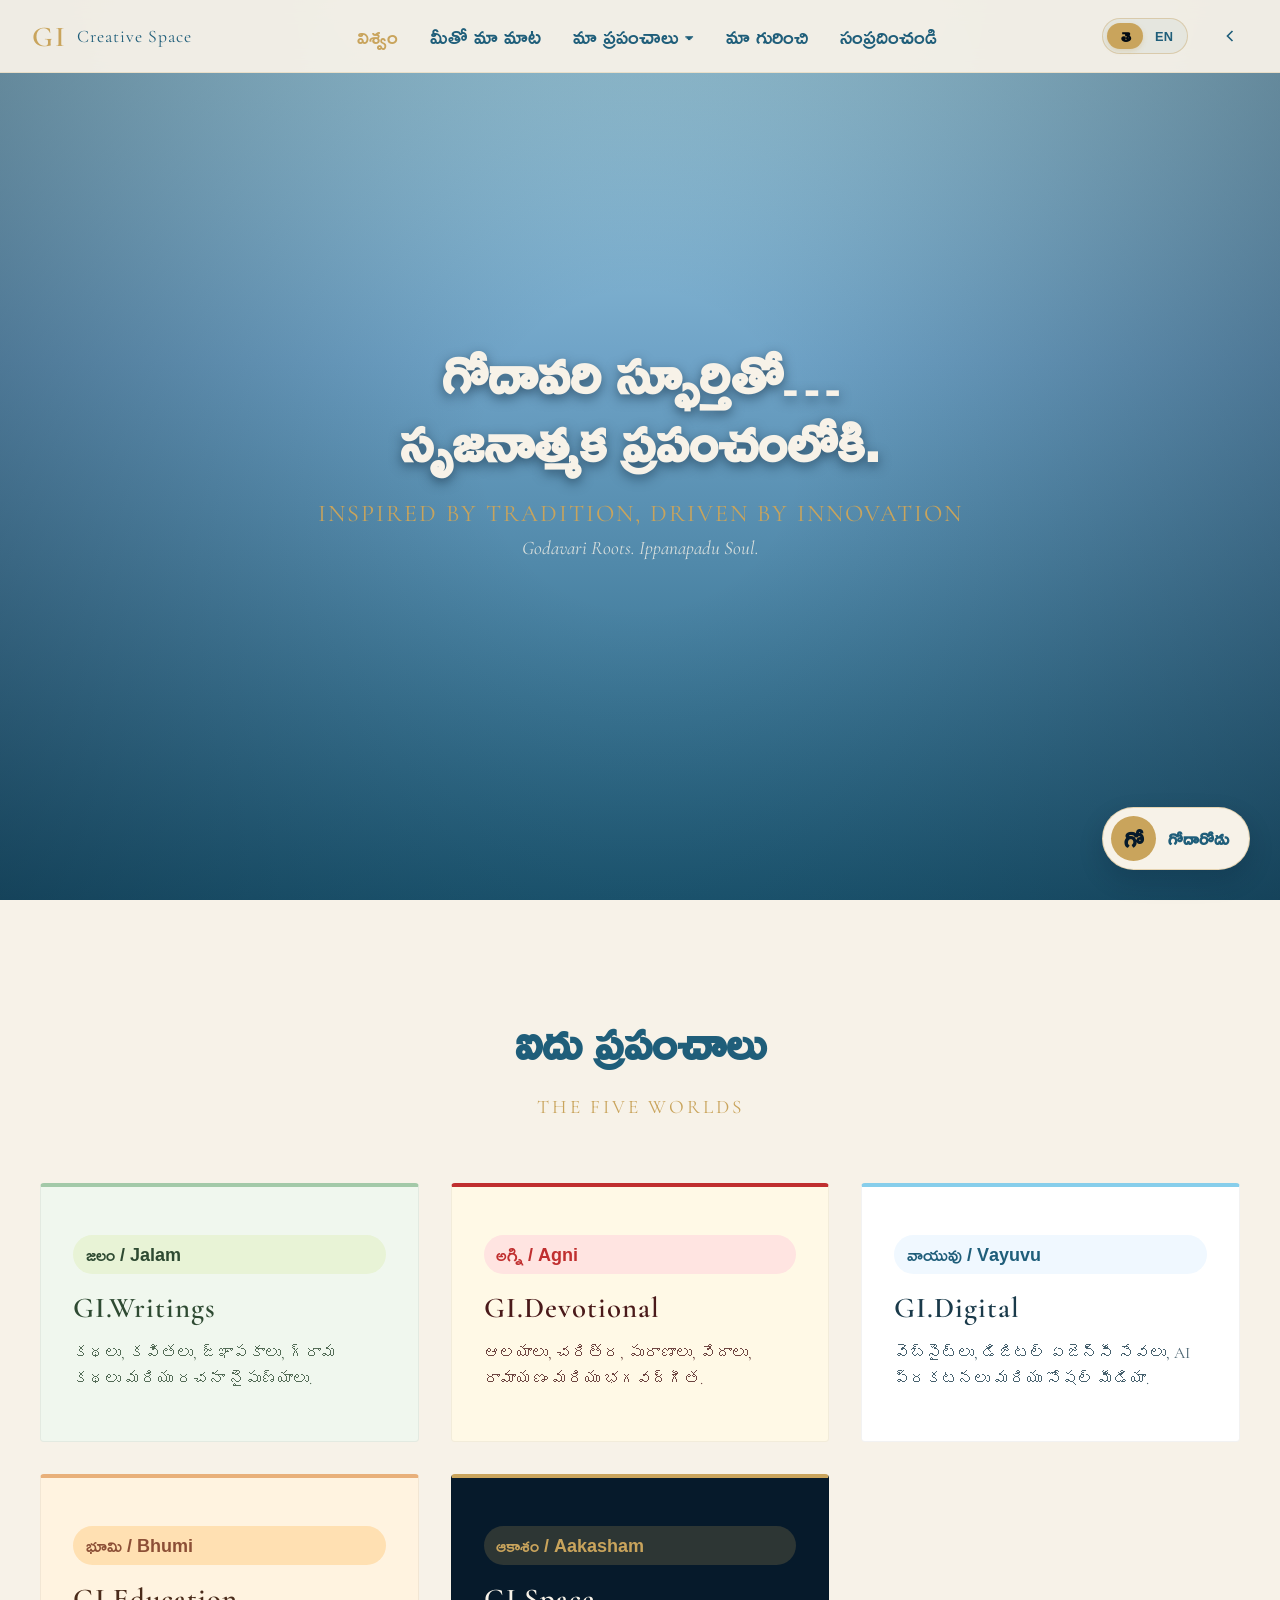
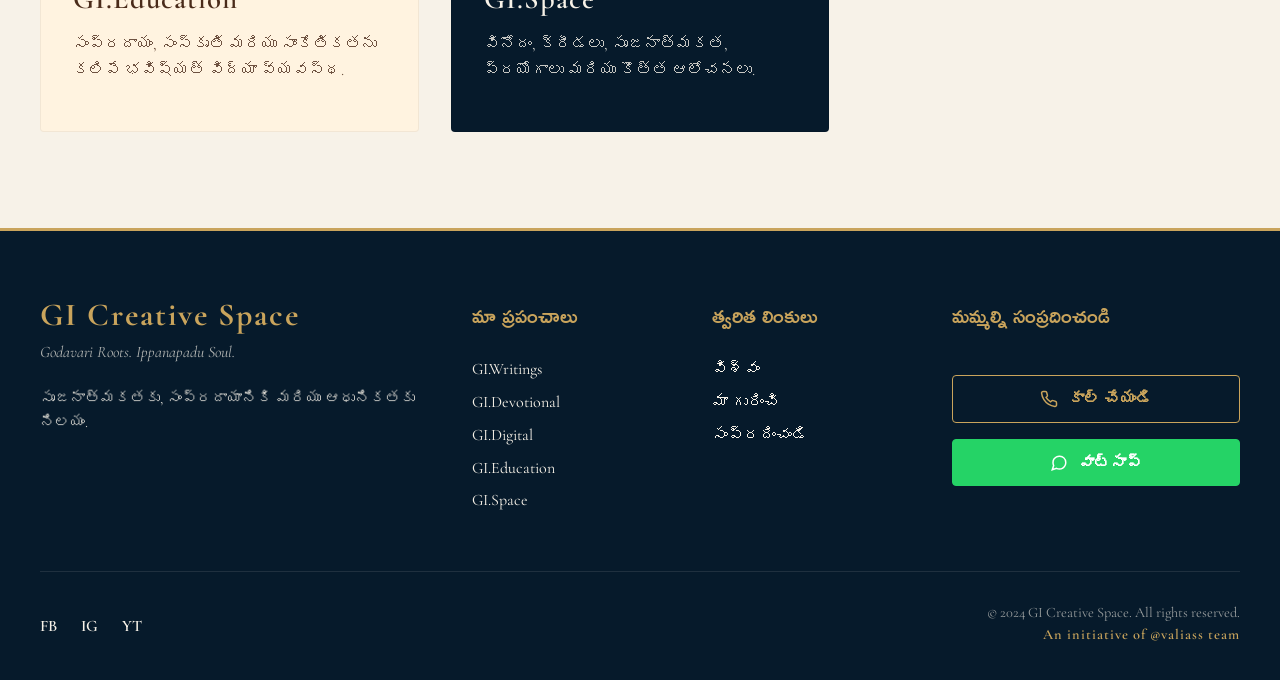
==== commit f52fbcc5: "Update home.html" ====
--- a/home.html
+++ b/home.html
@@ -11,7 +11,7 @@
     
     <link rel="preconnect" href="https://fonts.googleapis.com">
     <link rel="preconnect" href="https://fonts.gstatic.com" crossorigin>
-    <link href="https://fonts.googleapis.com/css2?family=Cormorant+Garamond:wght@300;400;600&family=Gurajada&family=Ramabhadra&display=swap" rel="stylesheet">
+    <link href="https://fonts.googleapis.com/css2?family=Cormorant+Garamond:wght@300;400;600&family=Peddana&family=Ramabhadra&display=swap" rel="stylesheet">
 </head>
 <body class="homepage-body fade-in-page">
 
--- a/css/main.css
+++ b/css/main.css
@@ -276,3 +276,240 @@
     .entrance-exit { transform: none; }
     #space-entrance, #homepage { transition: opacity 0.5s ease; }
 }
+/* ==========================================
+   FOOTER STYLES
+   ========================================== */
+.main-footer {
+    background-color: var(--space-blue);
+    color: var(--ivory);
+    padding: 4rem 2rem 2rem;
+    border-top: 3px solid var(--gold);
+}
+
+.footer-grid {
+    max-width: 1200px;
+    margin: 0 auto;
+    display: grid;
+    grid-template-columns: 2fr 1fr 1fr 1.5fr;
+    gap: 3rem;
+    margin-bottom: 3rem;
+}
+
+.footer-brand h2 {
+    font-family: var(--font-english);
+    font-size: 2rem;
+    color: var(--gold);
+    margin-bottom: 0.5rem;
+    letter-spacing: 2px;
+}
+
+.footer-tagline {
+    font-style: italic;
+    color: rgba(247, 242, 232, 0.7);
+    margin-bottom: 1.5rem;
+}
+
+.footer-desc {
+    font-size: 0.95rem;
+    line-height: 1.6;
+    color: rgba(247, 242, 232, 0.8);
+}
+
+.footer-links h3, .footer-contact h3 {
+    font-family: var(--font-telugu);
+    font-size: 1.3rem;
+    color: var(--gold);
+    margin-bottom: 1.5rem;
+    font-weight: 500;
+}
+
+.footer-links ul {
+    list-style: none;
+}
+
+.footer-links li {
+    margin-bottom: 0.8rem;
+}
+
+.footer-links a {
+    color: var(--ivory);
+    text-decoration: none;
+    font-size: 1rem;
+    transition: color 0.3s ease, padding-left 0.3s ease;
+}
+
+.footer-links a:hover {
+    color: var(--gold);
+    padding-left: 5px;
+}
+
+/* Footer Contact Buttons */
+.footer-contact {
+    display: flex;
+    flex-direction: column;
+    gap: 1rem;
+}
+
+.footer-btn {
+    display: flex;
+    align-items: center;
+    justify-content: center;
+    gap: 10px;
+    padding: 0.8rem 1.5rem;
+    border-radius: 4px;
+    text-decoration: none;
+    font-size: 1rem;
+    font-weight: 600;
+    transition: all 0.3s ease;
+}
+
+.call-btn {
+    background: transparent;
+    border: 1px solid var(--gold);
+    color: var(--gold);
+}
+.call-btn:hover {
+    background: var(--gold);
+    color: var(--space-blue);
+}
+
+.wa-btn {
+    background: #25D366;
+    border: 1px solid #25D366;
+    color: #fff;
+}
+.wa-btn:hover {
+    background: #128C7E;
+    border-color: #128C7E;
+}
+
+/* Footer Bottom */
+.footer-bottom {
+    max-width: 1200px;
+    margin: 0 auto;
+    padding-top: 2rem;
+    border-top: 1px solid rgba(247, 242, 232, 0.1);
+    display: flex;
+    justify-content: space-between;
+    align-items: center;
+}
+
+.footer-socials {
+    display: flex;
+    gap: 1.5rem;
+}
+
+.footer-socials a {
+    color: var(--ivory);
+    text-decoration: none;
+    font-family: var(--font-english);
+    font-weight: 600;
+    transition: color 0.3s ease;
+}
+
+.footer-socials a:hover {
+    color: var(--gold);
+}
+
+.footer-legal {
+    text-align: right;
+}
+
+.footer-legal p {
+    font-size: 0.9rem;
+    color: rgba(247, 242, 232, 0.6);
+    margin-bottom: 0.3rem;
+}
+
+.footer-signature {
+    font-family: var(--font-english);
+    font-weight: 600;
+    color: var(--gold) !important;
+    letter-spacing: 1px;
+}
+
+/* ==========================================
+   GODARODU FLOATING CHATBOT BUTTON
+   ========================================== */
+.godarodu-fab {
+    position: fixed;
+    bottom: 30px;
+    right: 30px;
+    display: flex;
+    align-items: center;
+    gap: 12px;
+    background: var(--ivory);
+    padding: 8px 20px 8px 8px;
+    border-radius: 50px;
+    text-decoration: none;
+    box-shadow: 0 10px 25px rgba(6, 26, 43, 0.2);
+    border: 1px solid rgba(201, 164, 92, 0.4);
+    z-index: 9999;
+    transition: transform 0.3s ease, box-shadow 0.3s ease;
+}
+
+.godarodu-fab:hover {
+    transform: translateY(-5px);
+    box-shadow: 0 15px 35px rgba(6, 26, 43, 0.3);
+}
+
+.godarodu-avatar {
+    width: 45px;
+    height: 45px;
+    background: var(--gold);
+    border-radius: 50%;
+    display: flex;
+    justify-content: center;
+    align-items: center;
+    color: var(--space-blue);
+    font-family: var(--font-telugu);
+    font-size: 1.5rem;
+    font-weight: bold;
+}
+
+.godarodu-text {
+    color: var(--river-blue);
+    font-family: var(--font-telugu);
+    font-size: 1.1rem;
+    font-weight: 600;
+}
+
+.godarodu-text .lang-en {
+    font-family: var(--font-english);
+    font-size: 0.9rem;
+    letter-spacing: 1px;
+}
+
+/* Mobile Adjustments */
+@media (max-width: 900px) {
+    .footer-grid {
+        grid-template-columns: 1fr;
+        gap: 2rem;
+        text-align: center;
+    }
+    
+    .footer-contact {
+        align-items: center;
+    }
+
+    .footer-bottom {
+        flex-direction: column;
+        gap: 1.5rem;
+        text-align: center;
+    }
+
+    .footer-legal {
+        text-align: center;
+    }
+
+    .godarodu-fab {
+        bottom: 20px;
+        right: 20px;
+        padding: 6px 15px 6px 6px;
+    }
+    .godarodu-avatar {
+        width: 35px;
+        height: 35px;
+        font-size: 1.2rem;
+    }
+}
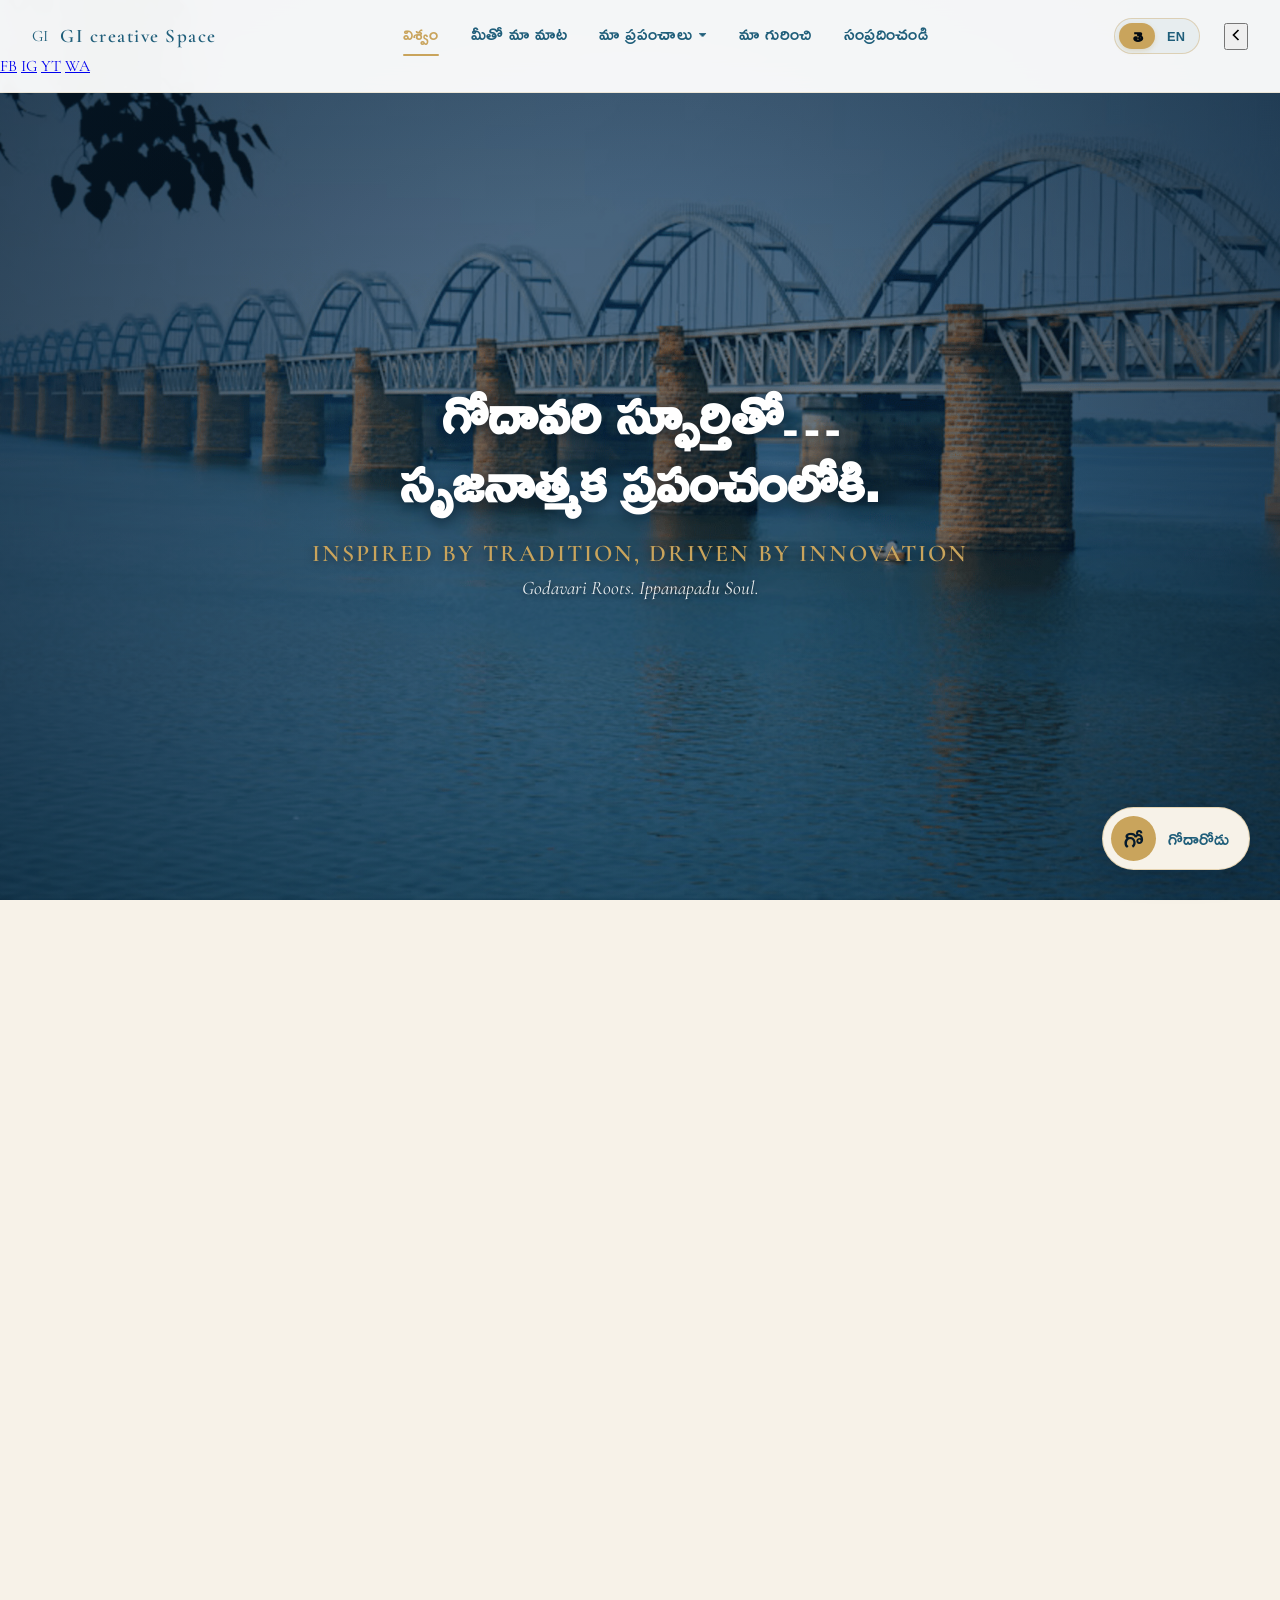
==== commit b78bc62b: "Update home.html" ====
--- a/home.html
+++ b/home.html
@@ -19,7 +19,7 @@
         <div class="header-inner">
             <a href="home.html" class="header-logo">
                 <span class="logo-text">GI</span>
-                <span class="brand-name">Creative Space</span>
+                <span class="brand-name"> GI creative Space</span>
             </a>
 
             <!-- Mobile Menu Button -->
--- a/css/main.css
+++ b/css/main.css
@@ -10,13 +10,17 @@
     --gold-glow: rgba(201, 164, 92, 0.4);
     --river-blue: #1F5E7A;
     --sky-blue: #A9D6E5;
-    --font-telugu: 'Gurajada', 'Ramabhadra', serif;
+    
+    --font-telugu: 'Peddana', 'Ramabhadra', serif;
+    --font-telugu-bold: 'Ramabhadra', 'Peddana', serif;
     --font-english: 'Cormorant Garamond', serif;
 }
 
 * { margin: 0; padding: 0; box-sizing: border-box; }
 
-/* --- ENTRANCE PAGE STYLES --- */
+/* ==========================================
+   1. ENTRANCE PAGE STYLES
+   ========================================== */
 .entrance-body {
     background-color: var(--space-blue);
     color: var(--ivory);
@@ -65,7 +69,6 @@
 }
 
 .logo-container { display: flex; flex-direction: column; align-items: center; margin-bottom: 2rem; }
-
 .giant-gi-logo {
     width: 45vmin; height: 45vmin;
     max-width: 400px; max-height: 400px;
@@ -73,18 +76,13 @@
     animation: floatLogo 6s ease-in-out infinite;
 }
 @keyframes floatLogo { 0%, 100% { transform: translateY(0); } 50% { transform: translateY(-15px); } }
-
-.brand-title {
-    font-size: 1.4rem; font-weight: 400; letter-spacing: 12px;
-    text-transform: uppercase; color: var(--gold);
-    margin-top: -10px; margin-left: 12px;
-}
+.brand-title { font-size: 1.4rem; font-weight: 400; letter-spacing: 12px; text-transform: uppercase; color: var(--gold); margin-top: -10px; margin-left: 12px; }
 
 .fade-in { animation: fadeIn 2s ease 1s forwards; opacity: 0; }
 @keyframes fadeIn { to { opacity: 1; } }
 
-.telugu-prompt { font-family: var(--font-telugu); font-size: 2rem; color: var(--ivory); margin-bottom: 0.2rem; }
-.english-prompt { font-size: 1.1rem; color: rgba(247, 242, 232, 0.5); font-style: italic; margin-bottom: 1.5rem; }
+.telugu-prompt { font-family: var(--font-telugu-bold); font-size: 2rem; color: var(--ivory); margin-bottom: 0.2rem; }
+.english-prompt { font-size: 1.1rem; color: rgba(247, 242, 232, 0.6); font-style: italic; margin-bottom: 1.5rem; }
 
 #visitor-form {
     display: flex; align-items: center; border-bottom: 1px solid var(--gold);
@@ -102,13 +100,15 @@
 
 #personal-welcome { opacity: 0; transform: translateY(15px); transition: opacity 1.5s ease, transform 1.5s ease; }
 #personal-welcome.show { opacity: 1; transform: translateY(0); }
-.welcome-text { font-family: var(--font-telugu); font-size: 3rem; color: var(--gold); margin-bottom: 0.5rem; text-shadow: 0 0 20px var(--gold-glow); }
+.welcome-text { font-family: var(--font-telugu-bold); font-size: 3rem; color: var(--gold); margin-bottom: 0.5rem; text-shadow: 0 0 20px var(--gold-glow); }
 .welcome-sub { font-family: var(--font-telugu); font-size: 1.6rem; color: var(--ivory); }
 
 .hidden { display: none !important; }
 .entrance-exit { opacity: 0; transform: scale(4); pointer-events: none; }
 
-/* --- HOMEPAGE BASE --- */
+/* ==========================================
+   2. HOMEPAGE BASE & ANIMATIONS
+   ========================================== */
 .homepage-body {
     background-color: var(--ivory);
     overflow-x: hidden; overflow-y: auto;
@@ -118,32 +118,45 @@
 .fade-in-page { animation: pageFadeIn 1.5s ease-out forwards; }
 @keyframes pageFadeIn { from { opacity: 0; background-color: var(--deep-space); } to { opacity: 1; background-color: var(--ivory); } }
 
-/* --- HEADER & NAVIGATION --- */
+/* ==========================================
+   3. LOCKED PREMIUM HEADER (UPDATED TO WHITE)
+   ========================================== */
 #main-header {
     position: fixed; top: 0; left: 0; width: 100%;
-    background: rgba(247, 242, 232, 0.95); backdrop-filter: blur(10px);
-    border-bottom: 1px solid rgba(201, 164, 92, 0.2); z-index: 1000;
-    transition: transform 0.4s ease, background 0.4s ease;
-}
-#main-header.header-hidden { transform: translateY(-100%); }
-
+    background: rgba(255, 255, 255, 0.95); /* Pure White Glass */
+    backdrop-filter: blur(15px); -webkit-backdrop-filter: blur(15px);
+    border-bottom: 1px solid rgba(201, 164, 92, 0.2);
+    z-index: 1000; transition: all 0.4s cubic-bezier(0.4, 0, 0.2, 1);
+    padding: 1rem 0;
+}
+#main-header.scrolled {
+    padding: 0.5rem 0;
+    background: rgba(255, 255, 255, 0.98); /* Solid White on scroll */
+    box-shadow: 0 4px 30px rgba(6, 26, 43, 0.08);
+    border-bottom: 1px solid rgba(201, 164, 92, 0.4);
+}
 .header-inner {
-    max-width: 1400px; margin: 0 auto; padding: 1rem 2rem;
+    max-width: 1400px; margin: 0 auto; padding: 0 2rem;
     display: flex; justify-content: space-between; align-items: center;
-}
-.header-logo { text-decoration: none; display: flex; align-items: center; gap: 10px; color: var(--river-blue); }
-.header-logo .logo-text { font-family: var(--font-english); font-size: 1.8rem; font-weight: 600; color: var(--gold); letter-spacing: 2px; }
-.header-logo .brand-name { font-size: 1.1rem; font-weight: 400; letter-spacing: 1px; }
+    transition: all 0.4s ease;
+}
+.header-logo { text-decoration: none; display: flex; align-items: center; gap: 12px; color: var(--river-blue); }
+.header-logo .logo-img { height: 45px; width: auto; object-fit: contain; filter: drop-shadow(0 2px 4px rgba(0,0,0,0.1)); transition: transform 0.3s ease; }
+.header-logo:hover .logo-img { transform: scale(1.05); }
+.header-logo .brand-name { font-size: 1.2rem; font-weight: 600; letter-spacing: 1.5px; font-family: var(--font-english); color: var(--river-blue); }
 
 .main-nav ul { list-style: none; display: flex; gap: 2rem; }
-.main-nav a { text-decoration: none; color: var(--river-blue); position: relative; transition: color 0.3s ease; padding-bottom: 5px; }
+.main-nav a { text-decoration: none; color: var(--river-blue); position: relative; transition: color 0.3s ease; padding-bottom: 5px; display: inline-block; }
+.main-nav a::after { content: ''; position: absolute; width: 0; height: 2px; bottom: 0; left: 50%; background: var(--gold); transition: all 0.3s ease; transform: translateX(-50%); border-radius: 2px; }
+.main-nav a:hover::after, .main-nav a.active::after { width: 100%; }
 .main-nav a:hover, .main-nav a.active { color: var(--gold); }
+.main-nav a .lang-te { font-family: var(--font-telugu-bold); font-size: 1.15rem; letter-spacing: 0.5px; }
 
 /* Dropdown */
 .dropdown { position: relative; }
 .dropdown-content {
     display: none; position: absolute; top: 100%; left: 50%; transform: translateX(-50%);
-    background: var(--ivory); min-width: 220px; box-shadow: 0 10px 30px rgba(6, 26, 43, 0.15);
+    background: #fff; min-width: 220px; box-shadow: 0 10px 30px rgba(6, 26, 43, 0.15);
     border-top: 3px solid var(--gold); border-radius: 0 0 4px 4px; padding: 1rem 0; z-index: 1001;
 }
 .dropdown:hover .dropdown-content { display: block; animation: slideDown 0.3s ease forwards; }
@@ -151,29 +164,15 @@
 .dropdown-content a { display: flex; justify-content: space-between; align-items: center; padding: 0.8rem 1.5rem; font-size: 1rem; color: var(--river-blue); }
 .dropdown-content a:hover { background: rgba(201, 164, 92, 0.1); }
 
-/* Social Ribbon */
+/* ==========================================
+   4. LANGUAGE TOGGLE SYSTEM
+   ========================================== */
 .header-actions { display: flex; align-items: center; gap: 1.5rem; }
-.social-toggle-container button { background: transparent; border: none; color: var(--river-blue); cursor: pointer; display: flex; align-items: center; justify-content: center; padding: 0.5rem; transition: transform 0.3s ease; }
-.social-toggle-container button:hover { color: var(--gold); }
-.social-ribbon {
-    position: absolute; top: 100%; right: 2rem; background: var(--ivory);
-    box-shadow: 0 10px 30px rgba(6, 26, 43, 0.15); border-radius: 0 0 4px 4px; padding: 1rem;
-    display: flex; flex-direction: column; gap: 1rem; opacity: 0; pointer-events: none;
-    transform: translateY(-10px); transition: all 0.3s ease; border-top: 3px solid var(--gold);
-}
-.social-ribbon.open { opacity: 1; pointer-events: auto; transform: translateY(0); }
-.social-ribbon a { text-decoration: none; color: var(--river-blue); font-family: var(--font-english); font-weight: 600; font-size: 1.2rem; text-align: center; transition: color 0.3s ease; }
-.social-ribbon a:hover { color: var(--gold); }
-
-/* --- STRICT LANGUAGE TOGGLE SYSTEM --- */
 .lang-en { display: none !important; }
 .lang-te { display: inline-block; }
 body.english-mode .lang-te { display: none !important; }
 body.english-mode .lang-en { display: inline-block !important; }
 
-.main-nav a .lang-te { font-family: var(--font-telugu); font-size: 1.3rem; }
-.main-nav a .lang-en { font-family: var(--font-english); font-size: 1.1rem; letter-spacing: 1.5px; text-transform: uppercase; font-weight: 600; }
-
 .lang-toggle {
     position: relative; background: rgba(31, 94, 122, 0.05); border: 1px solid rgba(201, 164, 92, 0.4);
     border-radius: 20px; display: flex; align-items: center; padding: 4px; cursor: pointer;
@@ -181,7 +180,7 @@
 }
 .lang-toggle:hover { border-color: var(--gold); box-shadow: 0 0 10px rgba(201, 164, 92, 0.2); }
 .lang-option { position: relative; z-index: 2; flex: 1; text-align: center; font-size: 0.8rem; font-weight: 600; color: var(--river-blue); transition: color 0.3s ease; }
-.te-option { font-family: var(--font-telugu); font-size: 1rem; }
+.te-option { font-family: var(--font-telugu-bold); font-size: 1rem; }
 .lang-option.active { color: var(--deep-space) !important; }
 .lang-slider {
     position: absolute; top: 4px; left: 4px; width: 36px; height: 26px;
@@ -190,22 +189,28 @@
 }
 body.english-mode .lang-slider { transform: translateX(38px); }
 
-/* --- HERO SECTION --- */
+/* ==========================================
+   5. HERO WALLPAPER SECTION
+   ========================================== */
 .hero-section {
     position: relative; height: 100vh; display: flex; justify-content: center; align-items: center; text-align: center;
-    background: linear-gradient(to bottom, var(--sky-blue) 0%, #6FA3C7 40%, var(--river-blue) 100%);
-    color: var(--ivory);
-}
-.hero-overlay { position: absolute; top: 0; left: 0; width: 100%; height: 100%; background: radial-gradient(circle, transparent 20%, rgba(6, 26, 43, 0.4) 100%); }
+    background-color: var(--river-blue); 
+    background-image: linear-gradient(rgba(6, 26, 43, 0.6), rgba(6, 26, 43, 0.4)), url('../assets/images/hero/godavari-hero.jpg'); 
+    background-size: cover; background-position: center; background-attachment: fixed;
+    color: var(--ivory); padding-top: 80px;
+}
+.hero-overlay { position: absolute; top: 0; left: 0; width: 100%; height: 100%; background: radial-gradient(circle, transparent 30%, rgba(6, 26, 43, 0.5) 100%); }
 .hero-content { position: relative; z-index: 2; padding: 2rem; }
-.telugu-headline { font-family: var(--font-telugu); font-size: 3.5rem; line-height: 1.2; text-shadow: 0 4px 12px rgba(6, 26, 43, 0.5); margin-bottom: 1.5rem; }
-.english-subhead { font-size: 1.5rem; letter-spacing: 2px; text-transform: uppercase; margin-bottom: 0.5rem; color: var(--gold); }
-.brand-identity { font-style: italic; font-size: 1.2rem; color: rgba(247, 242, 232, 0.8); }
-
-/* --- FIVE WORLDS SECTION --- */
+.telugu-headline { font-family: var(--font-telugu-bold); font-size: 3.5rem; line-height: 1.2; text-shadow: 0 4px 15px rgba(6, 26, 43, 0.8); margin-bottom: 1.5rem; color: #fff; }
+.english-subhead { font-size: 1.5rem; letter-spacing: 2px; text-transform: uppercase; margin-bottom: 0.5rem; color: var(--gold); font-weight: 600; text-shadow: 0 2px 10px rgba(0,0,0,0.5); }
+.brand-identity { font-style: italic; font-size: 1.2rem; color: rgba(255, 255, 255, 0.9); text-shadow: 0 2px 5px rgba(0,0,0,0.5); }
+
+/* ==========================================
+   6. FIVE WORLDS SECTION
+   ========================================== */
 .five-worlds-section { padding: 6rem 2rem; background-color: var(--ivory); display: flex; flex-direction: column; align-items: center; }
 .section-header { text-align: center; margin-bottom: 4rem; }
-.section-header .telugu-title { font-family: var(--font-telugu); font-size: 3rem; color: var(--river-blue); margin-bottom: 0.5rem; }
+.section-header .telugu-title { font-family: var(--font-telugu-bold); font-size: 3rem; color: var(--river-blue); margin-bottom: 0.5rem; }
 .section-header .english-subtitle { font-size: 1.2rem; letter-spacing: 3px; text-transform: uppercase; color: var(--gold); }
 .worlds-grid { display: grid; grid-template-columns: repeat(auto-fit, minmax(300px, 1fr)); gap: 2rem; max-width: 1200px; width: 100%; }
 .world-card {
@@ -214,11 +219,10 @@
     position: relative; overflow: hidden; border: 1px solid rgba(0,0,0,0.05);
 }
 .world-card:hover { transform: translateY(-8px); box-shadow: 0 15px 30px rgba(6, 26, 43, 0.1); }
-.world-card .element-tag { font-family: var(--font-telugu); font-size: 1.1rem; margin-bottom: 1rem; display: inline-block; padding: 0.2rem 0.8rem; border-radius: 20px; font-weight: 500; }
-.world-card h3 { font-size: 1.8rem; margin-bottom: 1rem; font-weight: 600; letter-spacing: 1px; }
-.world-card p { font-size: 1rem; line-height: 1.6; opacity: 0.8; }
-
-/* World Themes */
+.world-card .element-tag { font-family: var(--font-telugu-bold); font-size: 1.1rem; margin-bottom: 1rem; display: inline-block; padding: 0.2rem 0.8rem; border-radius: 20px; font-weight: 500; }
+.world-card h3 { font-size: 1.8rem; margin-bottom: 1rem; font-weight: 600; letter-spacing: 1px; font-family: var(--font-english); }
+.world-card p { font-size: 1.3rem; line-height: 1.5; opacity: 0.8; font-family: var(--font-telugu); }
+
 .world-writings { background-color: #F0F7EE; color: #2E4A32; border-top: 4px solid #A3C9A8; }
 .world-writings .element-tag { background-color: #E8F3D6; color: #2E4A32; }
 .world-devotional { background-color: #FFF9E6; color: #4A1A1A; border-top: 4px solid #C02F2F; }
@@ -231,21 +235,85 @@
 .world-space .element-tag { background-color: rgba(201, 164, 92, 0.2); color: var(--gold); }
 
 /* ==========================================
-   MOBILE RESPONSIVE & PWA STYLES
+   7. PREMIUM RIGHT SIDE SOCIAL RIBBON
+   ========================================== */
+.social-sidebar {
+    position: fixed; top: 50%; right: 0; left: auto;
+    transform: translateY(-50%);
+    z-index: 9999; display: flex; align-items: center; justify-content: flex-end;
+}
+.social-toggle-btn {
+    position: relative; z-index: 2;
+    background: var(--ivory); border: 1px solid rgba(201, 164, 92, 0.5); border-right: none;
+    padding: 24px 10px; border-radius: 8px 0 0 8px; cursor: pointer; color: var(--river-blue);
+    box-shadow: -2px 0 15px rgba(0, 0, 0, 0.05); transition: all 0.3s ease;
+    display: flex; align-items: center; justify-content: center;
+}
+.social-toggle-btn:hover { color: var(--gold); background: #fff; box-shadow: -5px 0 20px rgba(201, 164, 92, 0.3); border-color: var(--gold); }
+.social-toggle-btn svg { transition: transform 0.4s cubic-bezier(0.4, 0, 0.2, 1); }
+.social-sidebar.is-open .social-toggle-btn svg { transform: rotate(180deg); }
+
+.social-sidebar .social-ribbon {
+    position: absolute; right: 0; left: auto; top: 50%;
+    transform: translateY(-50%) translateX(100%);
+    background: rgba(247, 242, 232, 0.95); backdrop-filter: blur(10px);
+    display: flex; flex-direction: column; gap: 1.5rem; padding: 1.5rem 1.2rem;
+    border: 1px solid rgba(201, 164, 92, 0.4); border-right: none;
+    border-radius: 8px 0 0 8px; box-shadow: -5px 0 25px rgba(0, 0, 0, 0.1);
+    transition: transform 0.4s cubic-bezier(0.4, 0, 0.2, 1); z-index: 1;
+}
+.social-sidebar.is-open .social-ribbon { transform: translateY(-50%) translateX(-40px); }
+.social-sidebar .social-ribbon a {
+    color: var(--river-blue); text-decoration: none; transition: all 0.3s ease;
+    display: flex; align-items: center; justify-content: center;
+    padding: 10px; border-radius: 50%; background: rgba(31, 94, 122, 0.05);
+}
+.social-sidebar .social-ribbon a:hover { color: var(--gold); background: rgba(201, 164, 92, 0.15); transform: scale(1.1); }
+
+/* ==========================================
+   8. FOOTER & GODARODU FAB
+   ========================================== */
+.main-footer { background-color: var(--space-blue); color: var(--ivory); padding: 4rem 2rem 2rem; border-top: 3px solid var(--gold); }
+.footer-grid { max-width: 1200px; margin: 0 auto; display: grid; grid-template-columns: 2fr 1fr 1fr 1.5fr; gap: 3rem; margin-bottom: 3rem; }
+.footer-brand h2 { font-family: var(--font-english); font-size: 2rem; color: var(--gold); margin-bottom: 0.5rem; letter-spacing: 2px; }
+.footer-tagline { font-style: italic; color: rgba(247, 242, 232, 0.7); margin-bottom: 1.5rem; }
+.footer-desc { font-size: 1.2rem; line-height: 1.6; color: rgba(247, 242, 232, 0.8); font-family: var(--font-telugu); }
+.footer-links h3, .footer-contact h3 { font-family: var(--font-telugu-bold); font-size: 1.3rem; color: var(--gold); margin-bottom: 1.5rem; font-weight: 500; }
+.footer-links ul { list-style: none; }
+.footer-links li { margin-bottom: 0.8rem; }
+.footer-links a { color: var(--ivory); text-decoration: none; font-size: 1.2rem; transition: color 0.3s ease, padding-left 0.3s ease; font-family: var(--font-telugu); }
+.footer-links a:hover { color: var(--gold); padding-left: 5px; }
+.footer-contact { display: flex; flex-direction: column; gap: 1rem; }
+.footer-btn { display: flex; align-items: center; justify-content: center; gap: 10px; padding: 0.8rem 1.5rem; border-radius: 4px; text-decoration: none; font-size: 1.1rem; font-weight: 600; transition: all 0.3s ease; font-family: var(--font-telugu-bold); }
+.call-btn { background: transparent; border: 1px solid var(--gold); color: var(--gold); }
+.call-btn:hover { background: var(--gold); color: var(--space-blue); }
+.wa-btn { background: #25D366; border: 1px solid #25D366; color: #fff; }
+.wa-btn:hover { background: #128C7E; border-color: #128C7E; }
+.footer-bottom { max-width: 1200px; margin: 0 auto; padding-top: 2rem; border-top: 1px solid rgba(247, 242, 232, 0.1); display: flex; justify-content: space-between; align-items: center; }
+.footer-socials { display: flex; gap: 1.5rem; }
+.footer-socials a { color: var(--ivory); text-decoration: none; transition: color 0.3s ease, transform 0.3s ease; display: flex; align-items: center; justify-content: center; }
+.footer-socials a:hover { color: var(--gold); transform: translateY(-3px); }
+.footer-legal { text-align: right; }
+.footer-legal p { font-size: 0.9rem; color: rgba(247, 242, 232, 0.6); margin-bottom: 0.3rem; }
+.footer-signature { font-family: var(--font-english); font-weight: 600; color: var(--gold) !important; letter-spacing: 1px; }
+
+.godarodu-fab { position: fixed; bottom: 30px; right: 30px; display: flex; align-items: center; gap: 12px; background: var(--ivory); padding: 8px 20px 8px 8px; border-radius: 50px; text-decoration: none; box-shadow: 0 10px 25px rgba(6, 26, 43, 0.2); border: 1px solid rgba(201, 164, 92, 0.4); z-index: 9999; transition: transform 0.3s ease, box-shadow 0.3s ease; }
+.godarodu-fab:hover { transform: translateY(-5px); box-shadow: 0 15px 35px rgba(6, 26, 43, 0.3); }
+.godarodu-avatar { width: 45px; height: 45px; background: var(--gold); border-radius: 50%; display: flex; justify-content: center; align-items: center; color: var(--space-blue); font-family: var(--font-telugu-bold); font-size: 1.5rem; }
+.godarodu-text { color: var(--river-blue); font-family: var(--font-telugu-bold); font-size: 1.1rem; }
+.godarodu-text .lang-en { font-family: var(--font-english); font-size: 0.9rem; letter-spacing: 1px; }
+
+/* ==========================================
+   9. MOBILE RESPONSIVE & PWA
    ========================================== */
 .mobile-menu-btn, .mobile-only-toggle { display: none; }
 
 @media (max-width: 900px) {
-    .header-inner { padding: 1rem 1.5rem; justify-content: space-between; }
+    .header-inner { padding: 0 1.5rem; justify-content: space-between; }
     .mobile-menu-btn { display: block; background: transparent; border: none; cursor: pointer; z-index: 1001; }
     .desktop-only-actions { display: none; }
 
-    .main-nav {
-        position: fixed; top: 0; left: 0; width: 100%; height: 100vh;
-        background: rgba(247, 242, 232, 0.98); backdrop-filter: blur(15px);
-        display: flex; flex-direction: column; justify-content: center; align-items: center;
-        transform: translateY(-100%); transition: transform 0.5s cubic-bezier(0.4, 0.0, 0.2, 1); z-index: 1000;
-    }
+    .main-nav { position: fixed; top: 0; left: 0; width: 100%; height: 100vh; background: rgba(255, 255, 255, 0.98); backdrop-filter: blur(15px); display: flex; flex-direction: column; justify-content: center; align-items: center; transform: translateY(-100%); transition: transform 0.5s cubic-bezier(0.4, 0.0, 0.2, 1); z-index: 1000; }
     .main-nav.mobile-open { transform: translateY(0); }
     .main-nav ul { flex-direction: column; align-items: center; gap: 2rem; width: 100%; }
     .main-nav a { font-size: 1.8rem; }
@@ -256,16 +324,23 @@
     .dropdown-content a { justify-content: center; gap: 10px; padding: 0.5rem; }
 
     .mobile-only-toggle { display: flex; margin-top: 2rem; }
-
-    .social-ribbon { right: 50%; transform: translate(50%, -10px); width: 80%; }
-    .social-ribbon.open { transform: translate(50%, 0); }
-
+    .social-sidebar { display: none; }
+
+    .hero-section { padding-top: 60px; background-attachment: scroll; }
     .telugu-headline { font-size: 2.5rem; }
     .five-worlds-section { padding: 4rem 1rem; }
     .worlds-grid { grid-template-columns: 1fr; }
     .giant-gi-logo { width: 60vmin; height: 60vmin; }
     .telugu-prompt { font-size: 1.6rem; }
     .welcome-text { font-size: 2.2rem; }
+    .header-logo .logo-img { height: 35px; }
+
+    .footer-grid { grid-template-columns: 1fr; gap: 2rem; text-align: center; }
+    .footer-contact { align-items: center; }
+    .footer-bottom { flex-direction: column; gap: 1.5rem; text-align: center; }
+    .footer-legal { text-align: center; }
+    .godarodu-fab { bottom: 20px; right: 20px; padding: 6px 15px 6px 6px; }
+    .godarodu-avatar { width: 35px; height: 35px; font-size: 1.2rem; }
 }
 
 button, a { -webkit-tap-highlight-color: transparent; }
@@ -276,240 +351,203 @@
     .entrance-exit { transform: none; }
     #space-entrance, #homepage { transition: opacity 0.5s ease; }
 }
-/* ==========================================
-   FOOTER STYLES
-   ========================================== */
-.main-footer {
-    background-color: var(--space-blue);
+
+/* ==========================================
+   10. PREMIUM ENGLISH TYPOGRAPHY OVERRIDES
+   ========================================== */
+.main-nav a .lang-en { 
+    font-family: var(--font-english); 
+    font-size: 1.05rem; 
+    letter-spacing: 1.5px; 
+    text-transform: uppercase; 
+    font-weight: 700; 
+    color: var(--space-blue); 
+    text-shadow: 0 1px 2px rgba(0,0,0,0.05); 
+}
+.main-nav a:hover .lang-en, .main-nav a.active .lang-en { color: var(--gold); }
+.dropdown-content a .lang-en { font-weight: 700; color: var(--space-blue); }
+.dropdown-content a:hover .lang-en { color: var(--gold); }
+body.english-mode .footer-links a { font-family: var(--font-english); font-weight: 600; font-size: 1.05rem; letter-spacing: 1px; }
+
+/* ==========================================
+   11. GODARODU CHATBOT PAGE STYLES
+   ========================================== */
+.chatbot-page {
+    padding-top: 100px;
+    padding-bottom: 50px;
+    min-height: 100vh;
+    display: flex;
+    justify-content: center;
+    align-items: center;
+    background-color: var(--ivory);
+}
+.chat-container {
+    width: 100%;
+    max-width: 800px;
+    height: 80vh;
+    background: #fff;
+    border-radius: 12px;
+    box-shadow: 0 15px 40px rgba(6, 26, 43, 0.1);
+    border: 1px solid rgba(201, 164, 92, 0.3);
+    display: flex;
+    flex-direction: column;
+    overflow: hidden;
+}
+.chat-header {
+    display: flex;
+    align-items: center;
+    gap: 15px;
+    padding: 1.5rem 2rem;
+    background: var(--space-blue);
     color: var(--ivory);
-    padding: 4rem 2rem 2rem;
-    border-top: 3px solid var(--gold);
-}
-
-.footer-grid {
-    max-width: 1200px;
-    margin: 0 auto;
-    display: grid;
-    grid-template-columns: 2fr 1fr 1fr 1.5fr;
-    gap: 3rem;
-    margin-bottom: 3rem;
-}
-
-.footer-brand h2 {
-    font-family: var(--font-english);
+    border-bottom: 3px solid var(--gold);
+}
+.chat-header h2 {
+    font-family: var(--font-telugu-bold);
+    font-size: 1.8rem;
+    margin-bottom: 0.2rem;
+    color: var(--gold);
+}
+.chat-header p {
+    font-family: var(--font-telugu);
+    font-size: 1.1rem;
+    color: rgba(247, 242, 232, 0.8);
+}
+.godarodu-avatar.large {
+    width: 55px;
+    height: 55px;
     font-size: 2rem;
-    color: var(--gold);
-    margin-bottom: 0.5rem;
-    letter-spacing: 2px;
-}
-
-.footer-tagline {
-    font-style: italic;
-    color: rgba(247, 242, 232, 0.7);
-    margin-bottom: 1.5rem;
-}
-
-.footer-desc {
-    font-size: 0.95rem;
-    line-height: 1.6;
-    color: rgba(247, 242, 232, 0.8);
-}
-
-.footer-links h3, .footer-contact h3 {
-    font-family: var(--font-telugu);
-    font-size: 1.3rem;
-    color: var(--gold);
-    margin-bottom: 1.5rem;
-    font-weight: 500;
-}
-
-.footer-links ul {
-    list-style: none;
-}
-
-.footer-links li {
-    margin-bottom: 0.8rem;
-}
-
-.footer-links a {
-    color: var(--ivory);
-    text-decoration: none;
-    font-size: 1rem;
-    transition: color 0.3s ease, padding-left 0.3s ease;
-}
-
-.footer-links a:hover {
-    color: var(--gold);
-    padding-left: 5px;
-}
-
-/* Footer Contact Buttons */
-.footer-contact {
+}
+.chat-messages {
+    flex: 1;
+    padding: 2rem;
+    overflow-y: auto;
     display: flex;
     flex-direction: column;
     gap: 1rem;
-}
-
-.footer-btn {
-    display: flex;
-    align-items: center;
-    justify-content: center;
-    gap: 10px;
-    padding: 0.8rem 1.5rem;
-    border-radius: 4px;
+    background: #FAFAFA;
+}
+.chat-bubble {
+    max-width: 75%;
+    padding: 1rem 1.5rem;
+    border-radius: 12px;
+    font-size: 1.1rem;
+    line-height: 1.5;
+    font-family: var(--font-telugu);
+    animation: popIn 0.3s ease forwards;
+}
+@keyframes popIn {
+    from { opacity: 0; transform: translateY(10px); }
+    to { opacity: 1; transform: translateY(0); }
+}
+.chat-bubble.bot {
+    background: #fff;
+    color: var(--river-blue);
+    border: 1px solid rgba(31, 94, 122, 0.1);
+    align-self: flex-start;
+    border-bottom-left-radius: 2px;
+    box-shadow: 0 2px 5px rgba(0,0,0,0.02);
+}
+.chat-bubble.user {
+    background: var(--river-blue);
+    color: var(--ivory);
+    align-self: flex-end;
+    border-bottom-right-radius: 2px;
+    font-family: var(--font-english);
+    font-weight: 600;
+}
+.chat-bubble .lang-en {
+    font-family: var(--font-english);
+    font-size: 0.95rem;
+    opacity: 0.8;
+}
+.chat-link {
+    display: inline-block;
+    margin-top: 10px;
+    color: var(--gold);
+    font-weight: 600;
     text-decoration: none;
+    border-bottom: 1px solid var(--gold);
+    transition: color 0.3s ease;
+}
+.chat-link:hover {
+    color: var(--river-blue);
+    border-color: var(--river-blue);
+}
+.quick-replies {
+    display: flex;
+    flex-wrap: wrap;
+    gap: 8px;
+    padding: 1rem 2rem;
+    background: #FAFAFA;
+}
+.quick-reply-btn {
+    background: #fff;
+    border: 1px solid var(--gold);
+    color: var(--river-blue);
+    padding: 8px 16px;
+    border-radius: 20px;
+    cursor: pointer;
+    font-family: var(--font-telugu);
     font-size: 1rem;
-    font-weight: 600;
     transition: all 0.3s ease;
-}
-
-.call-btn {
-    background: transparent;
-    border: 1px solid var(--gold);
-    color: var(--gold);
-}
-.call-btn:hover {
+    box-shadow: 0 2px 5px rgba(0,0,0,0.05);
+}
+.quick-reply-btn:hover {
     background: var(--gold);
     color: var(--space-blue);
-}
-
-.wa-btn {
-    background: #25D366;
-    border: 1px solid #25D366;
-    color: #fff;
-}
-.wa-btn:hover {
-    background: #128C7E;
-    border-color: #128C7E;
-}
-
-/* Footer Bottom */
-.footer-bottom {
-    max-width: 1200px;
-    margin: 0 auto;
-    padding-top: 2rem;
-    border-top: 1px solid rgba(247, 242, 232, 0.1);
-    display: flex;
-    justify-content: space-between;
+    transform: translateY(-2px);
+}
+.quick-reply-btn .lang-en {
+    font-family: var(--font-english);
+    font-size: 0.85rem;
+    font-weight: 600;
+}
+.chat-input-area {
+    padding: 1rem 2rem;
+    background: #fff;
+    border-top: 1px solid rgba(0,0,0,0.05);
+}
+#chat-form {
+    display: flex;
+    gap: 10px;
     align-items: center;
 }
-
-.footer-socials {
-    display: flex;
-    gap: 1.5rem;
-}
-
-.footer-socials a {
+#chat-input {
+    flex: 1;
+    padding: 1rem 1.5rem;
+    border: 1px solid rgba(31, 94, 122, 0.2);
+    border-radius: 30px;
+    font-family: var(--font-telugu);
+    font-size: 1.1rem;
+    outline: none;
+    transition: border-color 0.3s ease;
+}
+#chat-input:focus {
+    border-color: var(--gold);
+}
+#chat-form button {
+    background: var(--space-blue);
     color: var(--ivory);
-    text-decoration: none;
-    font-family: var(--font-english);
-    font-weight: 600;
-    transition: color 0.3s ease;
-}
-
-.footer-socials a:hover {
-    color: var(--gold);
-}
-
-.footer-legal {
-    text-align: right;
-}
-
-.footer-legal p {
-    font-size: 0.9rem;
-    color: rgba(247, 242, 232, 0.6);
-    margin-bottom: 0.3rem;
-}
-
-.footer-signature {
-    font-family: var(--font-english);
-    font-weight: 600;
-    color: var(--gold) !important;
-    letter-spacing: 1px;
-}
-
-/* ==========================================
-   GODARODU FLOATING CHATBOT BUTTON
-   ========================================== */
-.godarodu-fab {
-    position: fixed;
-    bottom: 30px;
-    right: 30px;
-    display: flex;
-    align-items: center;
-    gap: 12px;
-    background: var(--ivory);
-    padding: 8px 20px 8px 8px;
-    border-radius: 50px;
-    text-decoration: none;
-    box-shadow: 0 10px 25px rgba(6, 26, 43, 0.2);
-    border: 1px solid rgba(201, 164, 92, 0.4);
-    z-index: 9999;
-    transition: transform 0.3s ease, box-shadow 0.3s ease;
-}
-
-.godarodu-fab:hover {
-    transform: translateY(-5px);
-    box-shadow: 0 15px 35px rgba(6, 26, 43, 0.3);
-}
-
-.godarodu-avatar {
-    width: 45px;
-    height: 45px;
-    background: var(--gold);
+    border: none;
+    width: 50px;
+    height: 50px;
     border-radius: 50%;
     display: flex;
     justify-content: center;
     align-items: center;
-    color: var(--space-blue);
-    font-family: var(--font-telugu);
-    font-size: 1.5rem;
-    font-weight: bold;
-}
-
-.godarodu-text {
-    color: var(--river-blue);
-    font-family: var(--font-telugu);
-    font-size: 1.1rem;
-    font-weight: 600;
-}
-
-.godarodu-text .lang-en {
-    font-family: var(--font-english);
-    font-size: 0.9rem;
-    letter-spacing: 1px;
-}
-
-/* Mobile Adjustments */
+    cursor: pointer;
+    transition: background 0.3s ease, transform 0.3s ease;
+}
+#chat-form button:hover {
+    background: var(--gold);
+    transform: scale(1.05);
+}
 @media (max-width: 900px) {
-    .footer-grid {
-        grid-template-columns: 1fr;
-        gap: 2rem;
-        text-align: center;
-    }
-    
-    .footer-contact {
-        align-items: center;
-    }
-
-    .footer-bottom {
-        flex-direction: column;
-        gap: 1.5rem;
-        text-align: center;
-    }
-
-    .footer-legal {
-        text-align: center;
-    }
-
-    .godarodu-fab {
-        bottom: 20px;
-        right: 20px;
-        padding: 6px 15px 6px 6px;
-    }
-    .godarodu-avatar {
-        width: 35px;
-        height: 35px;
-        font-size: 1.2rem;
-    }
-}
+    .chatbot-page { padding-top: 80px; }
+    .chat-container { height: 85vh; border-radius: 0; border: none; }
+    .chat-bubble { max-width: 90%; font-size: 1rem; }
+    .chat-header h2 { font-size: 1.5rem; }
+    .godarodu-avatar.large { width: 45px; height: 45px; font-size: 1.5rem; }
+    .chat-messages, .quick-replies, .chat-input-area { padding: 1rem; }
+}
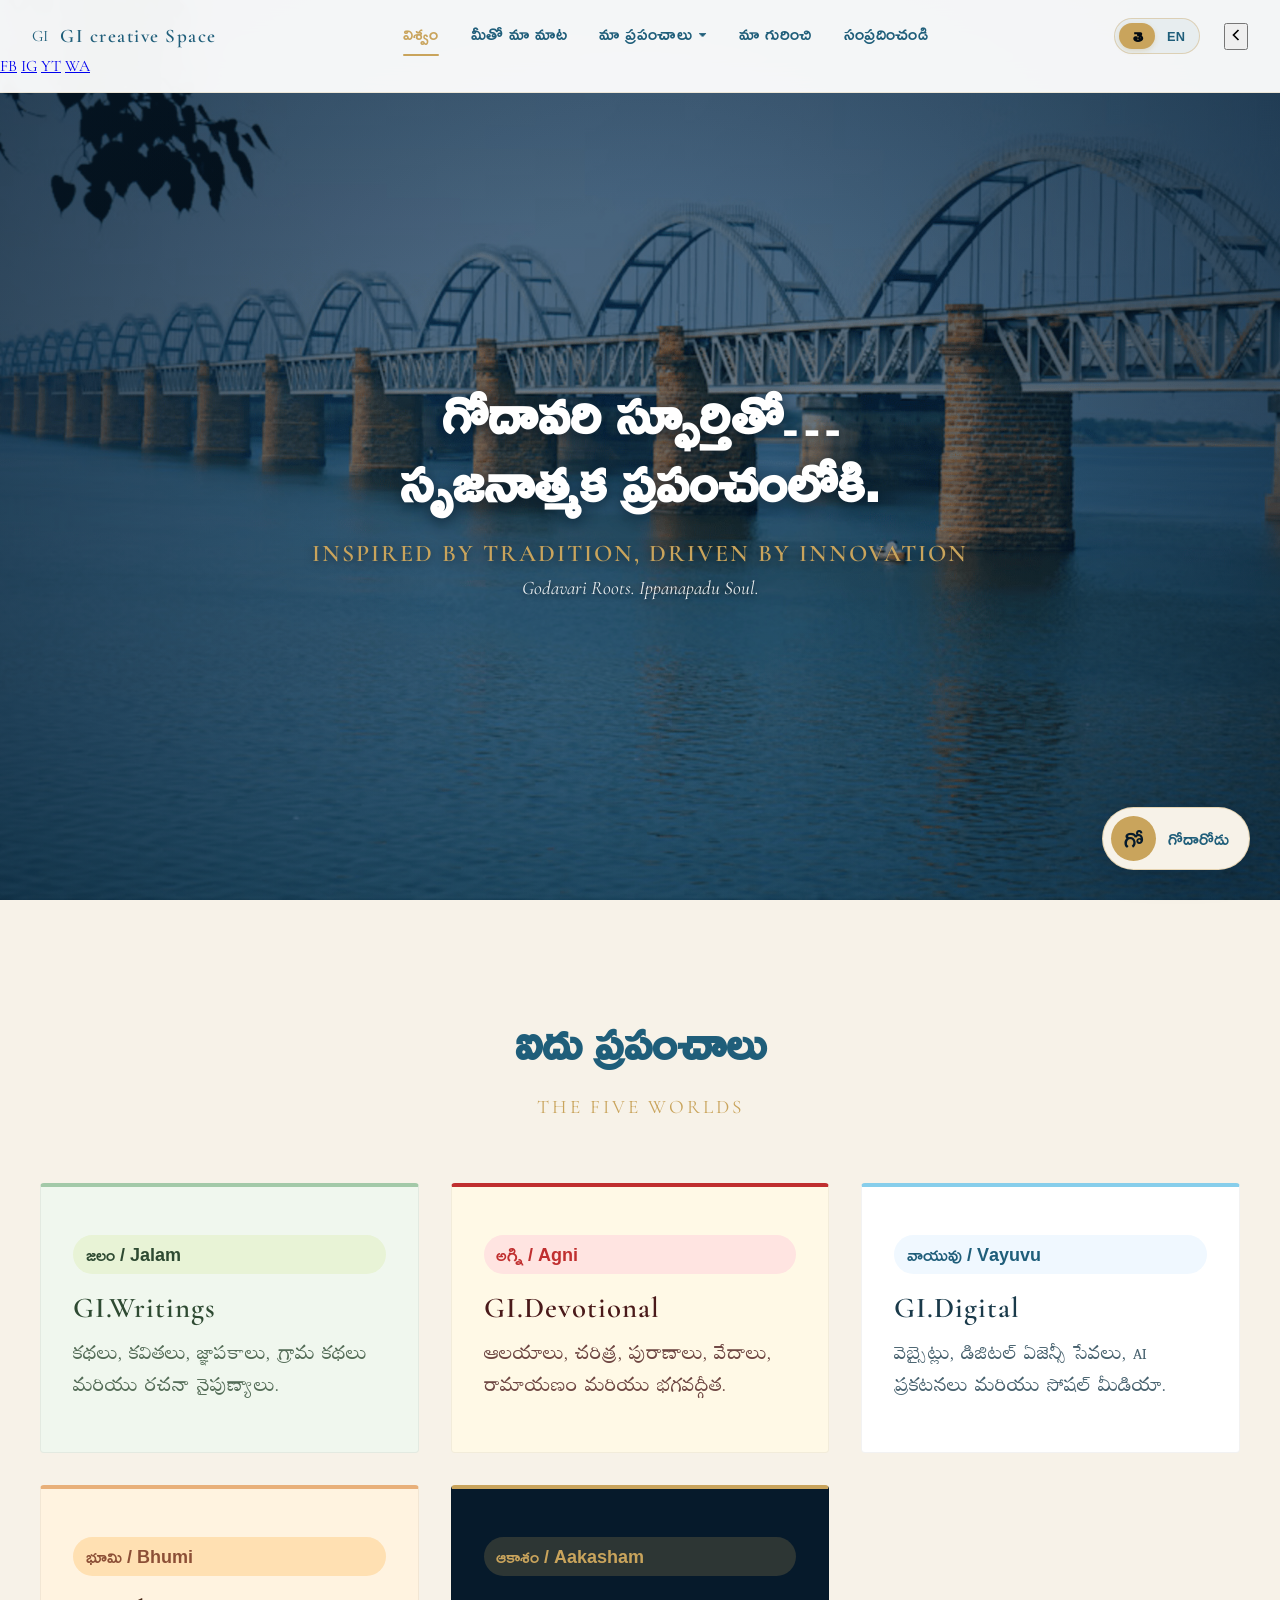
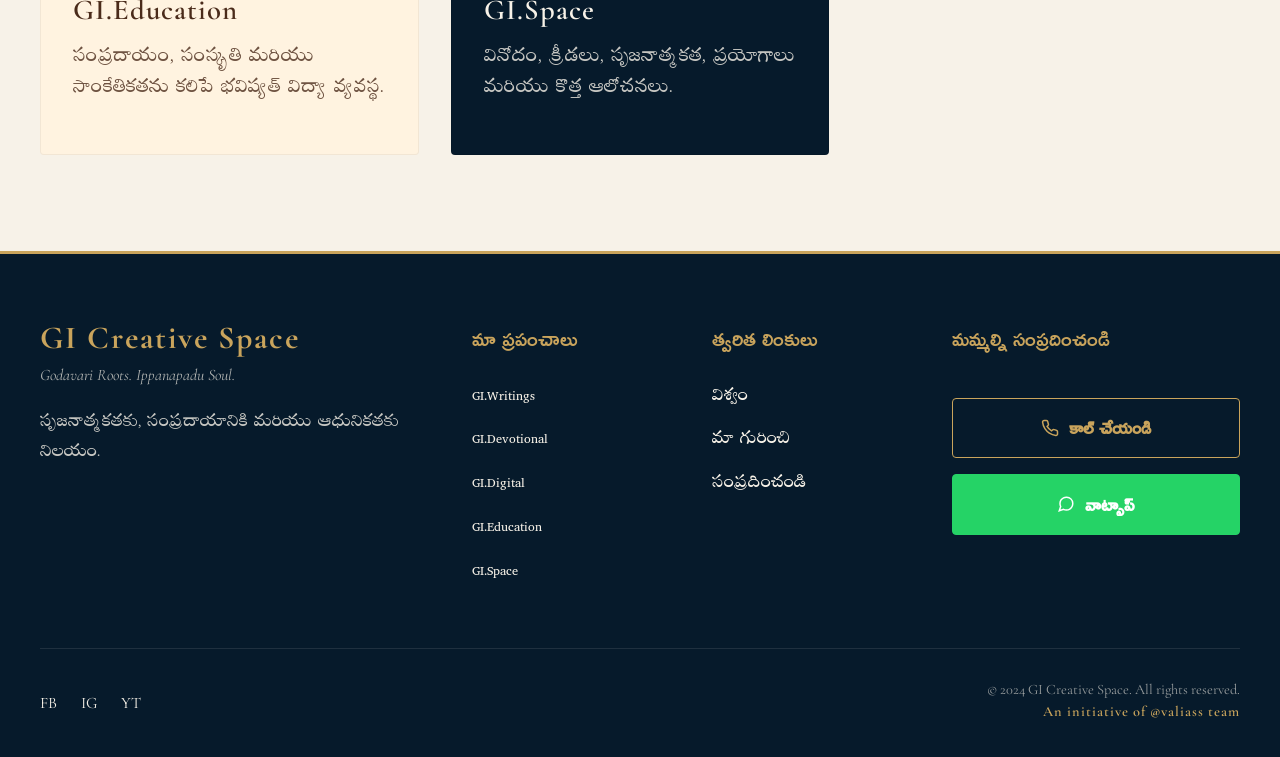
==== commit fc6c6b66: "Update home.html" ====
--- a/home.html
+++ b/home.html
@@ -1,6 +1,9 @@
 <!DOCTYPE html>
 <html lang="te">
 <head>
+    <meta http-equiv="Cache-Control" content="no-cache, no-store, must-revalidate">
+<meta http-equiv="Pragma" content="no-cache">
+<meta http-equiv="Expires" content="0">
     <meta charset="UTF-8">
     <meta name="viewport" content="width=device-width, initial-scale=1.0">
     <title>GI Creative Space | Home</title>
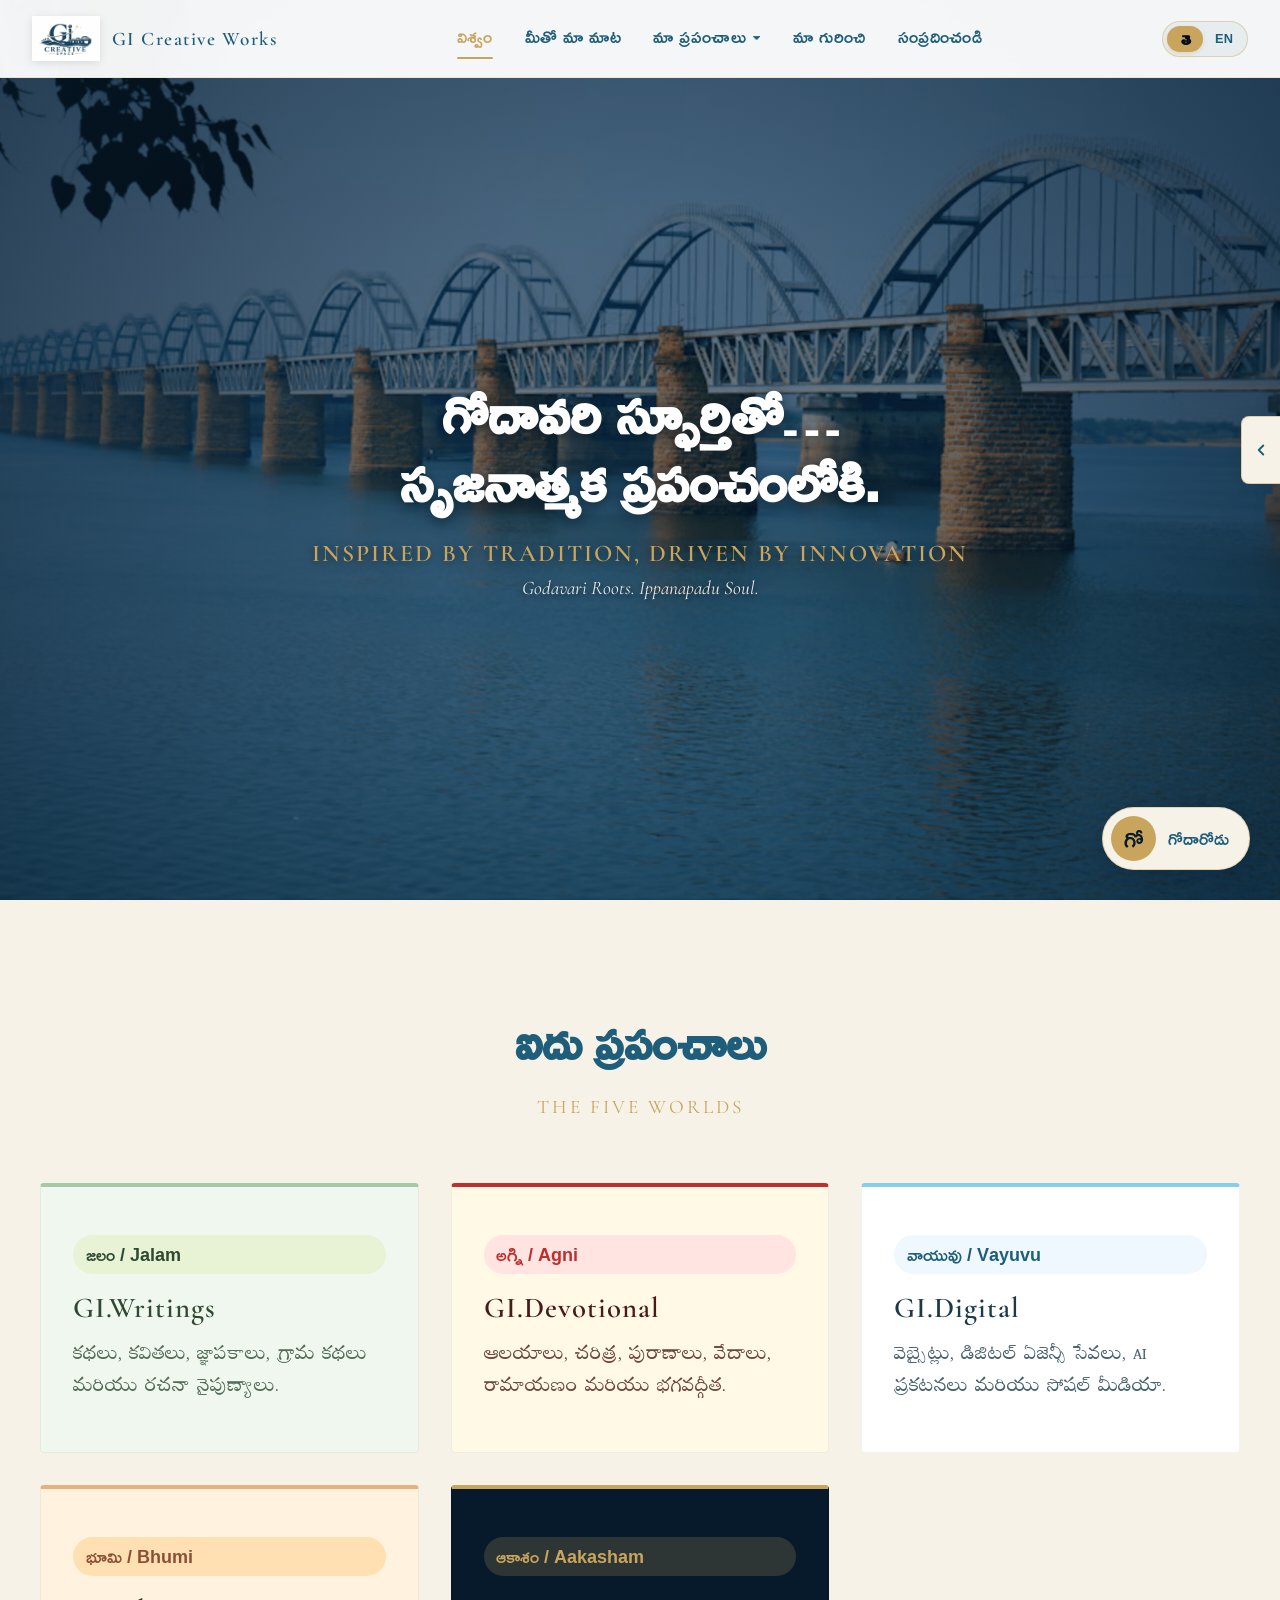
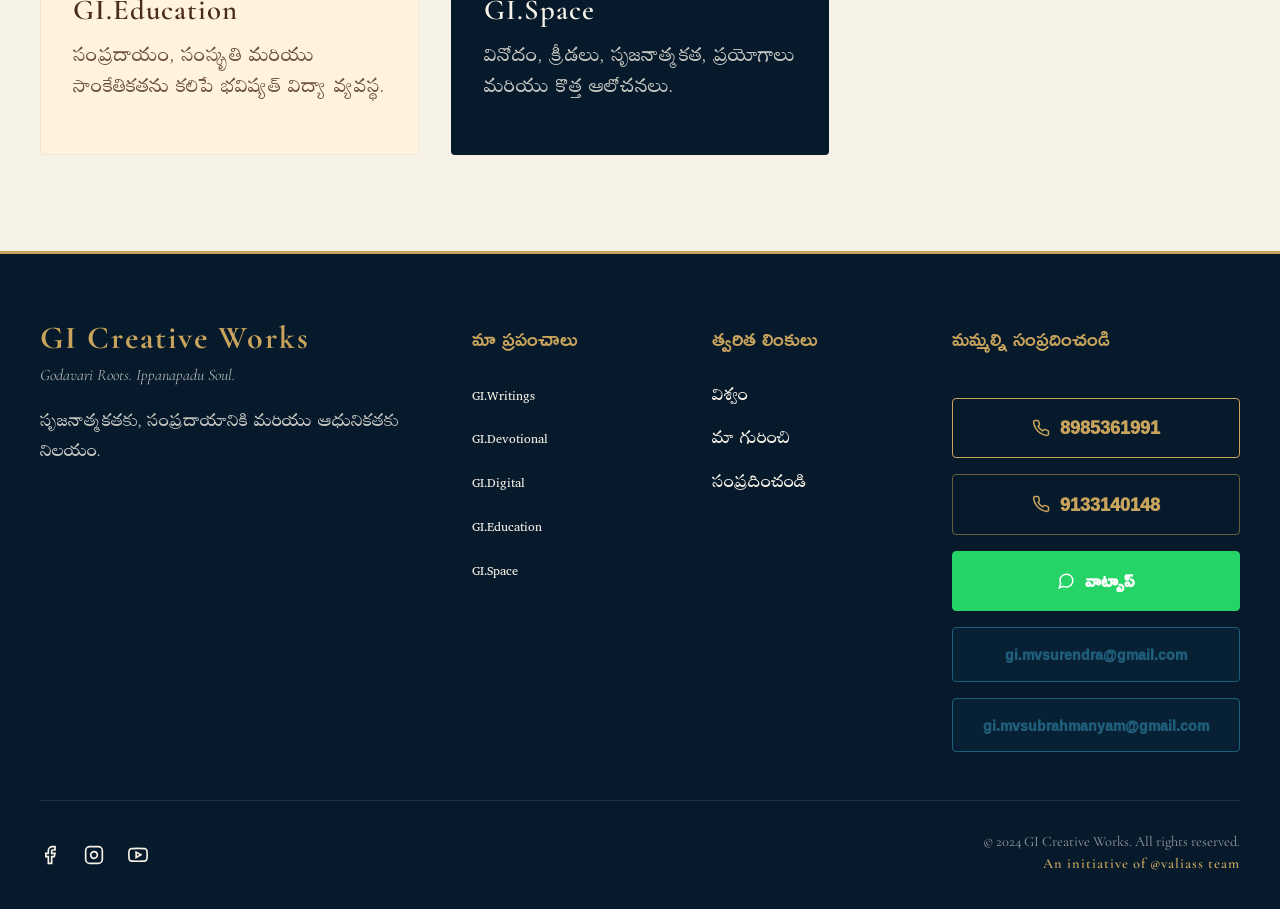
==== commit 1ffc0173: "Rename deepseek_html_20261017_052a61.html to home.html" ====
--- a/home.html
+++ b/home.html
@@ -2,11 +2,13 @@
 <html lang="te">
 <head>
     <meta http-equiv="Cache-Control" content="no-cache, no-store, must-revalidate">
-<meta http-equiv="Pragma" content="no-cache">
-<meta http-equiv="Expires" content="0">
+    <meta http-equiv="Pragma" content="no-cache">
+    <meta http-equiv="Expires" content="0">
     <meta charset="UTF-8">
     <meta name="viewport" content="width=device-width, initial-scale=1.0">
-    <title>GI Creative Space | Home</title>
+    <title>GI Creative Works | Home</title>
+    
+    <link rel="icon" type="image/png" href="assets/icons/favicon.png">
     <link rel="stylesheet" href="css/main.css">
     <meta name="theme-color" content="#1F5E7A">
     <link rel="manifest" href="manifest.json">
@@ -14,118 +16,65 @@
     
     <link rel="preconnect" href="https://fonts.googleapis.com">
     <link rel="preconnect" href="https://fonts.gstatic.com" crossorigin>
-    <link href="https://fonts.googleapis.com/css2?family=Cormorant+Garamond:wght@300;400;600&family=Peddana&family=Ramabhadra&display=swap" rel="stylesheet">
+    <link href="https://fonts.googleapis.com/css2?family=Cormorant+Garamond:wght@300;400;600;700&family=Peddana&family=Ramabhadra&display=swap" rel="stylesheet">
 </head>
 <body class="homepage-body fade-in-page">
 
+    <!-- PREMIUM RIGHT SIDE SOCIAL RIBBON -->
+    <div class="social-sidebar" id="social-sidebar">
+        <button id="social-toggle-btn" class="social-toggle-btn" aria-label="Toggle Social Media">
+            <svg width="18" height="18" viewBox="0 0 24 24" fill="none" stroke="currentColor" stroke-width="2.5" stroke-linecap="round" stroke-linejoin="round"><path d="M15 18l-6-6 6-6"/></svg>
+        </button>
+        <div class="social-ribbon" id="social-ribbon">
+            <a href="#" aria-label="Facebook" title="Facebook"><svg width="22" height="22" viewBox="0 0 24 24" fill="none" stroke="currentColor" stroke-width="2"><path d="M18 2h-3a5 5 0 0 0-5 5v3H7v4h3v8h4v-8h3l1-4h-4V7a1 1 0 0 1 1-1h3z"></path></svg></a>
+            <a href="#" aria-label="Instagram" title="Instagram"><svg width="22" height="22" viewBox="0 0 24 24" fill="none" stroke="currentColor" stroke-width="2"><rect x="2" y="2" width="20" height="20" rx="5" ry="5"></rect><path d="M16 11.37A4 4 0 1 1 12.63 8 4 4 0 0 1 16 11.37z"></path><line x1="17.5" y1="6.5" x2="17.51" y2="6.5"></line></svg></a>
+            <a href="#" aria-label="YouTube" title="YouTube"><svg width="22" height="22" viewBox="0 0 24 24" fill="none" stroke="currentColor" stroke-width="2"><path d="M22.54 6.42a2.78 2.78 0 0 0-1.94-2C18.88 4 12 4 12 4s-6.88 0-8.6.46a2.78 2.78 0 0 0-1.94 2A29 29 0 0 0 1 11.75a29 29 0 0 0 .46 5.33 2.78 2.78 0 0 0 1.94 2c1.72.46 8.6.46 8.6.46s6.88 0 8.6-.46a2.78 2.78 0 0 0 1.94-2 29 29 0 0 0 .46-5.33 29 29 0 0 0-.46-5.33z"></path><polygon points="9.75 15.02 15.5 11.75 9.75 8.48 9.75 15.02"></polygon></svg></a>
+            <a href="#" aria-label="WhatsApp" title="WhatsApp"><svg width="22" height="22" viewBox="0 0 24 24" fill="none" stroke="currentColor" stroke-width="2"><path d="M21 11.5a8.38 8.38 0 0 1-.9 3.8 8.5 8.5 0 0 1-7.6 4.7 8.38 8.38 0 0 1-3.8-.9L3 21l1.9-5.7a8.38 8.38 0 0 1-.9-3.8 8.5 8.5 0 0 1 4.7-7.6 8.38 8.38 0 0 1 3.8-.9h.5a8.48 8.48 0 0 1 8 8v.5z"></path></svg></a>
+        </div>
+    </div>
+
+    <!-- MAIN HEADER (WHITE) -->
     <header id="main-header" class="header-visible">
         <div class="header-inner">
+            <!-- LOGO & GI CREATIVE WORKS -->
             <a href="home.html" class="header-logo">
-                <span class="logo-text">GI</span>
-                <span class="brand-name"> GI creative Space</span>
-            </a>
-
-            <!-- Mobile Menu Button -->
+                <img src="assets/logo/logo.png" alt="GI Creative Works Logo" class="logo-img">
+                <span class="brand-name">GI Creative Works</span>
+            </a>
+
             <button id="mobile-menu-btn" class="mobile-menu-btn" aria-label="Open Menu">
                 <svg width="30" height="30" viewBox="0 0 24 24" fill="none" stroke="var(--river-blue)" stroke-width="2"><path d="M3 12h18M3 6h18M3 18h18"/></svg>
             </button>
 
             <nav class="main-nav" id="main-nav">
                 <ul>
-                    <li>
-                        <a href="home.html" class="active">
-                            <span class="lang-te">విశ్వం</span>
-                            <span class="lang-en">Universe</span>
-                        </a>
-                    </li>
-                    <li>
-                        <a href="#meetho-maa-maata">
-                            <span class="lang-te">మీతో మా మాట</span>
-                            <span class="lang-en">Our Words With You</span>
-                        </a>
-                    </li>
-                    
+                    <li><a href="home.html" class="active"><span class="lang-te">విశ్వం</span><span class="lang-en">Universe</span></a></li>
+                    <li><a href="#meetho-maa-maata"><span class="lang-te">మీతో మా మాట</span><span class="lang-en">Our Words</span></a></li>
                     <li class="dropdown">
-                        <a href="#vibhagalu" class="dropbtn">
-                            <span class="lang-te">మా ప్రపంచాలు ▾</span>
-                            <span class="lang-en">Our Worlds ▾</span>
-                        </a>
+                        <a href="#vibhagalu" class="dropbtn"><span class="lang-te">మా ప్రపంచాలు ▾</span><span class="lang-en">Our Worlds ▾</span></a>
                         <div class="dropdown-content">
-                            <a href="pages/gi_writings.html">
-                                <span class="lang-te">GI.Writings (జలం)</span>
-                                <span class="lang-en">GI.Writings (Water)</span>
-                            </a>
-                            <a href="pages/gi_devotional.html">
-                                <span class="lang-te">GI.Devotional (అగ్ని)</span>
-                                <span class="lang-en">GI.Devotional (Fire)</span>
-                            </a>
-                            <a href="pages/gi_digital.html">
-                                <span class="lang-te">GI.Digital (వాయువు)</span>
-                                <span class="lang-en">GI.Digital (Air)</span>
-                            </a>
-                            <a href="pages/gi_education.html">
-                                <span class="lang-te">GI.Education (భూమి)</span>
-                                <span class="lang-en">GI.Education (Earth)</span>
-                            </a>
-                            <a href="pages/gi_space.html">
-                                <span class="lang-te">GI.Space (ఆకాశం)</span>
-                                <span class="lang-en">GI.Space (Space)</span>
-                            </a>
+                            <a href="pages/gi_writings.html"><span class="lang-te">GI.Writings (జలం)</span><span class="lang-en">GI.Writings (Water)</span></a>
+                            <a href="pages/gi_devotional.html"><span class="lang-te">GI.Devotional (అగ్ని)</span><span class="lang-en">GI.Devotional (Fire)</span></a>
+                            <a href="pages/gi_digital.html"><span class="lang-te">GI.Digital (వాయువు)</span><span class="lang-en">GI.Digital (Air)</span></a>
+                            <a href="pages/gi_education.html"><span class="lang-te">GI.Education (భూమి)</span><span class="lang-en">GI.Education (Earth)</span></a>
+                            <a href="pages/gi_space.html"><span class="lang-te">GI.Space (ఆకాశం)</span><span class="lang-en">GI.Space (Space)</span></a>
                         </div>
                     </li>
-                    
-                    <li>
-                        <a href="pages/about.html">
-                            <span class="lang-te">మా గురించి</span>
-                            <span class="lang-en">About Us</span>
-                        </a>
-                    </li>
-                    <li>
-                        <a href="pages/contact.html">
-                            <span class="lang-te">సంప్రదించండి</span>
-                            <span class="lang-en">Contact Us</span>
-                        </a>
-                    </li>
+                    <li><a href="pages/about.html"><span class="lang-te">మా గురించి</span><span class="lang-en">About Us</span></a></li>
+                    <li><a href="pages/contact.html"><span class="lang-te">సంప్రదించండి</span><span class="lang-en">Contact Us</span></a></li>
                 </ul>
-                
-                <!-- Mobile Language Toggle -->
                 <div class="mobile-only-toggle">
-                    <div class="lang-toggle-wrapper">
-                        <button class="lang-toggle" aria-label="Toggle Language">
-                            <span class="lang-option te-option active">తె</span>
-                            <span class="lang-option en-option">EN</span>
-                            <div class="lang-slider"></div>
-                        </button>
-                    </div>
+                    <div class="lang-toggle-wrapper"><button class="lang-toggle" aria-label="Toggle Language"><span class="lang-option te-option active">తె</span><span class="lang-option en-option">EN</span><div class="lang-slider"></div></button></div>
                 </div>
             </nav>
 
-            <!-- Desktop Actions -->
             <div class="header-actions desktop-only-actions">
-                <div class="lang-toggle-wrapper">
-                    <button class="lang-toggle" aria-label="Toggle Language">
-                        <span class="lang-option te-option active">తె</span>
-                        <span class="lang-option en-option">EN</span>
-                        <div class="lang-slider"></div>
-                    </button>
-                </div>
-
-                <div class="social-toggle-container">
-                    <button id="social-toggle-btn" aria-label="Toggle Social Media">
-                        <svg width="20" height="20" viewBox="0 0 24 24" fill="none" stroke="currentColor" stroke-width="2"><path d="M15 18l-6-6 6-6"/></svg>
-                    </button>
-                </div>
-            </div>
-        </div>
-
-        <div id="social-ribbon" class="social-ribbon">
-            <a href="#" aria-label="Facebook">FB</a>
-            <a href="#" aria-label="Instagram">IG</a>
-            <a href="#" aria-label="YouTube">YT</a>
-            <a href="#" aria-label="WhatsApp">WA</a>
+                <div class="lang-toggle-wrapper"><button class="lang-toggle" aria-label="Toggle Language"><span class="lang-option te-option active">తె</span><span class="lang-option en-option">EN</span><div class="lang-slider"></div></button></div>
+            </div>
         </div>
     </header>
 
+    <!-- HERO SECTION -->
     <section class="hero-section">
         <div class="hero-overlay"></div>
         <div class="hero-content">
@@ -135,6 +84,7 @@
         </div>
     </section>
     
+    <!-- FIVE WORLDS SECTION -->
     <section class="five-worlds-section" id="vibhagalu">
         <div class="section-header">
             <h2 class="telugu-title">ఐదు ప్రపంచాలు</h2>
@@ -169,25 +119,20 @@
             </a>
         </div>
     </section>
-    <!-- FOOTER -->
+
+    <!-- GLOBAL FOOTER (With Real Contacts) -->
     <footer class="main-footer">
         <div class="footer-grid">
-            <!-- Brand & Tagline -->
             <div class="footer-brand">
-                <h2>GI Creative Space</h2>
+                <h2>GI Creative Works</h2>
                 <p class="footer-tagline">Godavari Roots. Ippanapadu Soul.</p>
                 <p class="footer-desc">
                     <span class="lang-te">సృజనాత్మకతకు, సంప్రదాయానికి మరియు ఆధునికతకు నిలయం.</span>
                     <span class="lang-en">A home for creativity, tradition, and innovation.</span>
                 </p>
             </div>
-
-            <!-- Five Worlds Links -->
             <div class="footer-links">
-                <h3>
-                    <span class="lang-te">మా ప్రపంచాలు</span>
-                    <span class="lang-en">Our Worlds</span>
-                </h3>
+                <h3><span class="lang-te">మా ప్రపంచాలు</span><span class="lang-en">Our Worlds</span></h3>
                 <ul>
                     <li><a href="pages/gi_writings.html">GI.Writings</a></li>
                     <li><a href="pages/gi_devotional.html">GI.Devotional</a></li>
@@ -196,56 +141,47 @@
                     <li><a href="pages/gi_space.html">GI.Space</a></li>
                 </ul>
             </div>
-
-            <!-- Quick Links -->
             <div class="footer-links">
-                <h3>
-                    <span class="lang-te">త్వరిత లింకులు</span>
-                    <span class="lang-en">Quick Links</span>
-                </h3>
+                <h3><span class="lang-te">త్వరిత లింకులు</span><span class="lang-en">Quick Links</span></h3>
                 <ul>
-                    <li><a href="home.html">
-                        <span class="lang-te">విశ్వం</span><span class="lang-en">Universe</span>
-                    </a></li>
-                    <li><a href="pages/about.html">
-                        <span class="lang-te">మా గురించి</span><span class="lang-en">About Us</span>
-                    </a></li>
-                    <li><a href="pages/contact.html">
-                        <span class="lang-te">సంప్రదించండి</span><span class="lang-en">Contact Us</span>
-                    </a></li>
+                    <li><a href="home.html"><span class="lang-te">విశ్వం</span><span class="lang-en">Universe</span></a></li>
+                    <li><a href="pages/about.html"><span class="lang-te">మా గురించి</span><span class="lang-en">About Us</span></a></li>
+                    <li><a href="pages/contact.html"><span class="lang-te">సంప్రదించండి</span><span class="lang-en">Contact Us</span></a></li>
                 </ul>
             </div>
-
-            <!-- Contact Buttons -->
             <div class="footer-contact">
-                <h3>
-                    <span class="lang-te">మమ్మల్ని సంప్రదించండి</span>
-                    <span class="lang-en">Reach Out</span>
-                </h3>
-                <!-- Replace the '#' with your real phone number -->
-                <a href="tel:+91XXXXXXXXXX" class="footer-btn call-btn">
+                <h3><span class="lang-te">మమ్మల్ని సంప్రదించండి</span><span class="lang-en">Reach Out</span></h3>
+                <!-- Call Numbers -->
+                <a href="tel:+918985361991" class="footer-btn call-btn">
                     <svg width="18" height="18" viewBox="0 0 24 24" fill="none" stroke="currentColor" stroke-width="2"><path d="M22 16.92v3a2 2 0 0 1-2.18 2 19.79 19.79 0 0 1-8.63-3.07 19.5 19.5 0 0 1-6-6 19.79 19.79 0 0 1-3.07-8.67A2 2 0 0 1 4.11 2h3a2 2 0 0 1 2 1.72 12.84 12.84 0 0 0 .7 2.81 2 2 0 0 1-.45 2.11L8.09 9.91a16 16 0 0 0 6 6l1.27-1.27a2 2 0 0 1 2.11-.45 12.84 12.84 0 0 0 2.81.7A2 2 0 0 1 22 16.92z"></path></svg>
-                    <span class="lang-te">కాల్ చేయండి</span>
-                    <span class="lang-en">Call Us</span>
-                </a>
-                <!-- Replace the '#' with your real WhatsApp link -->
-                <a href="https://wa.me/91XXXXXXXXXX" target="_blank" rel="noopener noreferrer" class="footer-btn wa-btn">
+                    <span>8985361991</span>
+                </a>
+                <a href="tel:+919133140148" class="footer-btn call-btn" style="border-color: rgba(201,164,92,0.5);">
+                    <svg width="18" height="18" viewBox="0 0 24 24" fill="none" stroke="currentColor" stroke-width="2"><path d="M22 16.92v3a2 2 0 0 1-2.18 2 19.79 19.79 0 0 1-8.63-3.07 19.5 19.5 0 0 1-6-6 19.79 19.79 0 0 1-3.07-8.67A2 2 0 0 1 4.11 2h3a2 2 0 0 1 2 1.72 12.84 12.84 0 0 0 .7 2.81 2 2 0 0 1-.45 2.11L8.09 9.91a16 16 0 0 0 6 6l1.27-1.27a2 2 0 0 1 2.11-.45 12.84 12.84 0 0 0 2.81.7A2 2 0 0 1 22 16.92z"></path></svg>
+                    <span>9133140148</span>
+                </a>
+                <!-- WhatsApp -->
+                <a href="https://wa.me/918985361991" target="_blank" rel="noopener noreferrer" class="footer-btn wa-btn">
                     <svg width="18" height="18" viewBox="0 0 24 24" fill="none" stroke="currentColor" stroke-width="2"><path d="M21 11.5a8.38 8.38 0 0 1-.9 3.8 8.5 8.5 0 0 1-7.6 4.7 8.38 8.38 0 0 1-3.8-.9L3 21l1.9-5.7a8.38 8.38 0 0 1-.9-3.8 8.5 8.5 0 0 1 4.7-7.6 8.38 8.38 0 0 1 3.8-.9h.5a8.48 8.48 0 0 1 8 8v.5z"></path></svg>
-                    <span class="lang-te">వాట్సాప్</span>
-                    <span class="lang-en">WhatsApp</span>
-                </a>
-            </div>
-        </div>
-
-        <!-- Footer Bottom (Copyright & Signature) -->
+                    <span class="lang-te">వాట్సాప్</span><span class="lang-en">WhatsApp</span>
+                </a>
+                <!-- Emails -->
+                <a href="mailto:gi.mvsurendra@gmail.com" class="footer-btn" style="background: rgba(31,94,122,0.1); border: 1px solid var(--river-blue); color: var(--river-blue); font-size: 0.9rem;">
+                    <span>gi.mvsurendra@gmail.com</span>
+                </a>
+                <a href="mailto:gi.mvsubrahmanyam@gmail.com" class="footer-btn" style="background: rgba(31,94,122,0.1); border: 1px solid var(--river-blue); color: var(--river-blue); font-size: 0.9rem;">
+                    <span>gi.mvsubrahmanyam@gmail.com</span>
+                </a>
+            </div>
+        </div>
         <div class="footer-bottom">
             <div class="footer-socials">
-                <a href="#" aria-label="Facebook">FB</a>
-                <a href="#" aria-label="Instagram">IG</a>
-                <a href="#" aria-label="YouTube">YT</a>
+                <a href="#" aria-label="Facebook"><svg width="20" height="20" viewBox="0 0 24 24" fill="none" stroke="currentColor" stroke-width="2"><path d="M18 2h-3a5 5 0 0 0-5 5v3H7v4h3v8h4v-8h3l1-4h-4V7a1 1 0 0 1 1-1h3z"></path></svg></a>
+                <a href="#" aria-label="Instagram"><svg width="20" height="20" viewBox="0 0 24 24" fill="none" stroke="currentColor" stroke-width="2"><rect x="2" y="2" width="20" height="20" rx="5" ry="5"></rect><path d="M16 11.37A4 4 0 1 1 12.63 8 4 4 0 0 1 16 11.37z"></path><line x1="17.5" y1="6.5" x2="17.51" y2="6.5"></line></svg></a>
+                <a href="#" aria-label="YouTube"><svg width="20" height="20" viewBox="0 0 24 24" fill="none" stroke="currentColor" stroke-width="2"><path d="M22.54 6.42a2.78 2.78 0 0 0-1.94-2C18.88 4 12 4 12 4s-6.88 0-8.6.46a2.78 2.78 0 0 0-1.94 2A29 29 0 0 0 1 11.75a29 29 0 0 0 .46 5.33 2.78 2.78 0 0 0 1.94 2c1.72.46 8.6.46 8.6.46s6.88 0 8.6-.46a2.78 2.78 0 0 0 1.94-2 29 29 0 0 0 .46-5.33 29 29 0 0 0-.46-5.33z"></path><polygon points="9.75 15.02 15.5 11.75 9.75 8.48 9.75 15.02"></polygon></svg></a>
             </div>
             <div class="footer-legal">
-                <p>&copy; 2024 GI Creative Space. All rights reserved.</p>
+                <p>&copy; 2024 GI Creative Works. All rights reserved.</p>
                 <p class="footer-signature">An initiative of @valiass team</p>
             </div>
         </div>
@@ -253,14 +189,13 @@
 
     <!-- GODARODU FLOATING CHATBOT BUTTON -->
     <a href="pages/godarodu.html" class="godarodu-fab" aria-label="Chat with Godarodu">
-        <div class="godarodu-avatar">
-            <span>గో</span>
-        </div>
+        <div class="godarodu-avatar"><span>గో</span></div>
         <div class="godarodu-text">
             <span class="lang-te">గోదారోడు</span>
             <span class="lang-en">Godarodu</span>
         </div>
     </a>
+
     <script src="js/main.js"></script>
 </body>
 </html>
